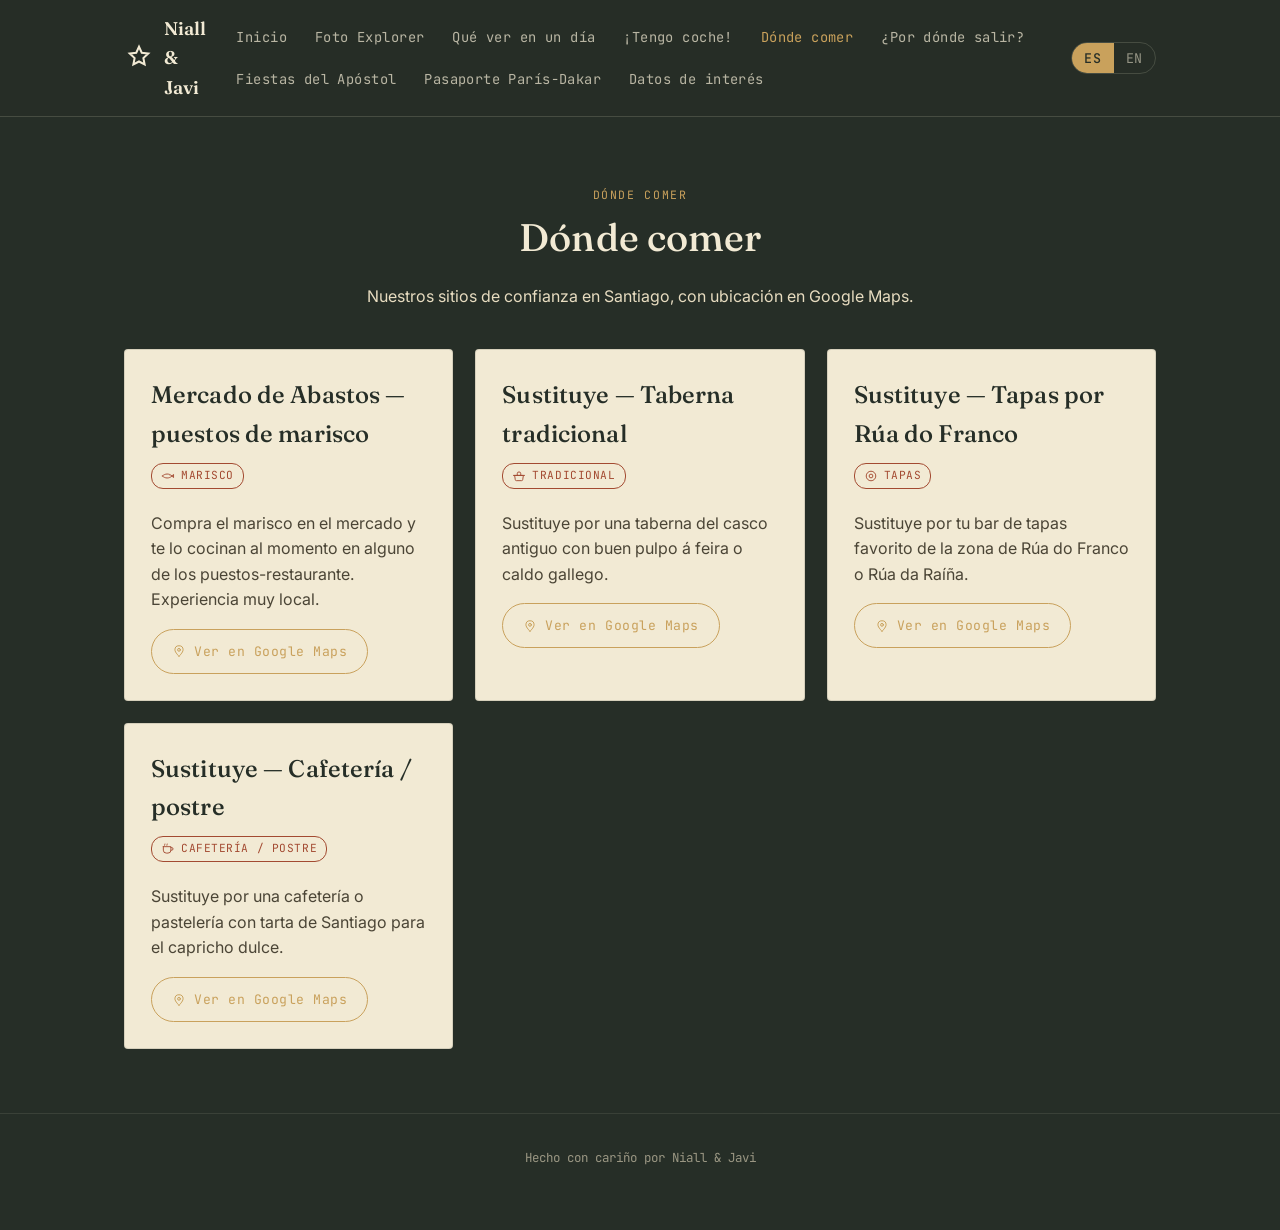
==== comer.html @ 30bd8a8a "Add files via upload" ====
<!DOCTYPE html>
<html lang="es">
<head>
<meta charset="UTF-8">
<meta name="viewport" content="width=device-width, initial-scale=1.0">
<title>Dónde comer — Niall & Javi</title>
<link rel="stylesheet" href="css/style.css">
</head>
<body>

<nav class="topnav">
  <div class="topnav-inner">
    <a href="index.html" class="brand">
      <span class="stamp-icon">
        <svg viewBox="0 0 24 24" stroke="currentColor" stroke-width="1.6" fill="none"><path d="M12 3l2.2 4.8 5.2.6-3.9 3.6 1 5.2L12 14.8 7.5 17.2l1-5.2L4.6 8.4l5.2-.6L12 3z"/></svg>
      </span>
      Niall & Javi
    </a>
    <button class="nav-toggle" id="nav-toggle" aria-label="Menu" aria-expanded="false">
      <svg class="icon-menu" viewBox="0 0 24 24" stroke="currentColor" stroke-width="1.8" fill="none" stroke-linecap="round"><line x1="3" y1="6" x2="21" y2="6"/><line x1="3" y1="12" x2="21" y2="12"/><line x1="3" y1="18" x2="21" y2="18"/></svg>
      <svg class="icon-close" viewBox="0 0 24 24" stroke="currentColor" stroke-width="1.8" fill="none" stroke-linecap="round"><line x1="6" y1="6" x2="18" y2="18"/><line x1="6" y1="18" x2="18" y2="6"/></svg>
    </button>
    <div class="nav-links" id="nav-links">
      <a href="index.html" data-i18n="nav_home">Inicio</a>
      <a href="foto-explorer.html" data-i18n="nav_photo">Foto Explorer</a>
      <a href="que-ver.html" data-i18n="nav_ver">Qué ver en un día</a>
      <a href="tengo-coche.html" data-i18n="nav_coche">¡Tengo coche!</a>
      <a href="comer.html" class="active" data-i18n="nav_comer">Dónde comer</a>
      <a href="salir.html" data-i18n="nav_salir">¿Por dónde salir?</a>
      <a href="fiestas.html" data-i18n="nav_fiestas">Fiestas del Apóstol</a>
      <a href="paris-dakar.html" data-i18n="nav_parisdakar">Pasaporte París-Dakar</a>
      <a href="datos-interes.html" data-i18n="nav_datos">Datos de interés</a>
    </div>
    <div class="lang-toggle">
      <button data-lang-btn="es">ES</button>
      <button data-lang-btn="en">EN</button>
    </div>
  </div>
</nav>

<section class="section">
  <div class="section-head">
    <span class="eyebrow" data-i18n="nav_comer">Dónde comer</span>
    <h2 data-i18n="page_comer_title">Dónde comer</h2>
    <p data-i18n="page_comer_sub">Nuestros sitios de confianza en Santiago, con ubicación en Google Maps.</p>
  </div>

  <div class="container">
    <div class="grid" id="comer-list"></div>
  </div>
</section>

<footer class="site-footer">
  <p data-i18n="footer_text">Hecho con cariño por Niall & Javi</p>
</footer>

<script src="js/i18n.js"></script>
<script src="js/data.js"></script>
<script src="js/icons.js"></script>
<script src="js/main.js"></script>
</body>
</html>
---- css/style.css ----
/* ==========================================================================
   Niall & Javi — Santiago de Compostela, 1 agosto 2026
   Design system: "Credencial del Peregrino" (pilgrim's passport)
   ========================================================================== */

@import url('https://fonts.googleapis.com/css2?family=Fraunces:ital,opsz,wght@0,9..144,400;0,9..144,500;0,9..144,600;1,9..144,500&family=Inter:wght@400;500;600&family=JetBrains+Mono:wght@400;500&display=swap');

:root {
  /* Color tokens */
  --stone-dark: #262e27;      /* granite/moss — primary background */
  --stone-mid: #37413a;       /* lifted panels on dark */
  --parchment: #f2ead4;       /* passport page cream */
  --parchment-dim: #e7dcc0;
  --gold: #c9a15c;            /* scallop gold — primary accent */
  --gold-bright: #dab876;
  --moss: #6f7f5e;            /* secondary accent */
  --rust: #a34a31;            /* wax-seal red — CTA / highlight only */
  --ink: #262e27;             /* dark text on light */
  --cream-text: #f2ead4;      /* light text on dark */
  --line: rgba(242, 234, 212, 0.16);
  --line-dark: rgba(38, 46, 39, 0.14);

  --font-display: 'Fraunces', serif;
  --font-body: 'Inter', sans-serif;
  --font-mono: 'JetBrains Mono', monospace;

  --radius: 4px;
  --max-width: 1080px;
}

* { box-sizing: border-box; -webkit-tap-highlight-color: transparent; }

button, a, .photo-tile, .filter-pill { touch-action: manipulation; }

html { scroll-behavior: smooth; }

@media (prefers-reduced-motion: reduce) {
  html { scroll-behavior: auto; }
  * { animation-duration: 0.01ms !important; transition-duration: 0.01ms !important; }
}

body {
  margin: 0;
  background: var(--stone-dark);
  color: var(--cream-text);
  font-family: var(--font-body);
  font-size: 16px;
  line-height: 1.6;
  -webkit-font-smoothing: antialiased;
}

/* Faint scallop-fan watermark, used sparingly */
.shell-mark {
  position: absolute;
  pointer-events: none;
  opacity: 0.06;
  z-index: 0;
}

a { color: inherit; }

img { max-width: 100%; display: block; }

h1, h2, h3, h4 {
  font-family: var(--font-display);
  font-weight: 500;
  margin: 0 0 0.4em;
  letter-spacing: 0.005em;
}

h1 { font-size: clamp(2.4rem, 5vw, 4.2rem); font-weight: 600; }
h2 { font-size: clamp(1.7rem, 3vw, 2.4rem); }
h3 { font-size: clamp(1.2rem, 2vw, 1.5rem); }

p { margin: 0 0 1em; }

.eyebrow {
  font-family: var(--font-mono);
  text-transform: uppercase;
  letter-spacing: 0.14em;
  font-size: 0.72rem;
  color: var(--gold);
}

.container {
  max-width: var(--max-width);
  margin: 0 auto;
  padding: 0 24px;
  position: relative;
  z-index: 1;
}

/* ---------- Top nav ---------- */
.topnav {
  position: sticky;
  top: 0;
  z-index: 50;
  background: rgba(38, 46, 39, 0.92);
  backdrop-filter: blur(6px);
  border-bottom: 1px solid var(--line);
}

.topnav-inner {
  max-width: var(--max-width);
  margin: 0 auto;
  padding: 14px 24px;
  display: flex;
  align-items: center;
  justify-content: space-between;
  gap: 16px;
}

.brand {
  font-family: var(--font-display);
  font-size: 1.15rem;
  font-weight: 600;
  text-decoration: none;
  color: var(--parchment);
  display: flex;
  align-items: center;
  gap: 10px;
}

.brand .stamp-icon { width: 30px; height: 30px; flex-shrink: 0; }

.nav-links {
  display: flex;
  gap: 4px;
  align-items: center;
  flex-wrap: wrap;
}

.nav-links a {
  text-decoration: none;
  font-size: 0.86rem;
  font-family: var(--font-mono);
  letter-spacing: 0.03em;
  color: var(--cream-text);
  opacity: 0.72;
  padding: 8px 12px;
  border-radius: var(--radius);
  transition: opacity 0.2s, background 0.2s;
  white-space: nowrap;
}

.nav-links a:hover { opacity: 1; background: rgba(242,234,212,0.06); }
.nav-links a.active { opacity: 1; color: var(--gold); }

.lang-toggle {
  display: flex;
  border: 1px solid var(--line);
  border-radius: 20px;
  overflow: hidden;
  font-family: var(--font-mono);
  font-size: 0.75rem;
  flex-shrink: 0;
}

/* Hamburger button — hidden on desktop, shown only on mobile */
.nav-toggle {
  display: none;
  background: transparent;
  border: none;
  color: var(--parchment);
  cursor: pointer;
  padding: 8px;
  order: 3;
}

.nav-toggle svg { width: 24px; height: 24px; display: block; }
.nav-toggle .icon-close { display: none; }
.nav-toggle.open .icon-menu { display: none; }
.nav-toggle.open .icon-close { display: block; }

.lang-toggle button {
  background: transparent;
  border: none;
  color: var(--cream-text);
  padding: 6px 12px;
  cursor: pointer;
  opacity: 0.55;
  font-family: var(--font-mono);
  letter-spacing: 0.05em;
  transition: all 0.2s;
}

.lang-toggle button.active {
  background: var(--gold);
  color: var(--stone-dark);
  opacity: 1;
  font-weight: 500;
}

/* ---------- Hero ---------- */
.hero {
  position: relative;
  padding: 90px 24px 70px;
  text-align: center;
  overflow: hidden;
  border-bottom: 1px solid var(--line);
}

.hero .eyebrow { display: block; margin-bottom: 18px; }

.hero h1 { margin-bottom: 10px; }

.hero .names-sep {
  color: var(--gold);
  font-style: italic;
  font-family: var(--font-display);
  padding: 0 0.25em;
}

.hero-sub {
  font-family: var(--font-mono);
  font-size: 0.95rem;
  color: var(--parchment-dim);
  letter-spacing: 0.03em;
  max-width: 480px;
  margin: 0 auto;
}

/* ---------- Stamp badge (signature element) ---------- */
.stamp {
  --stamp-color: var(--gold);
  display: inline-flex;
  align-items: center;
  justify-content: center;
  width: 84px;
  height: 84px;
  border-radius: 50%;
  border: 2px solid var(--stamp-color);
  position: relative;
  transform: rotate(-6deg);
  flex-shrink: 0;
}

.stamp::before {
  content: '';
  position: absolute;
  inset: 6px;
  border: 1px dashed var(--stamp-color);
  border-radius: 50%;
  opacity: 0.6;
}

.stamp svg { width: 34px; height: 34px; stroke: var(--stamp-color); fill: none; }

.stamp.stamp-locked {
  --stamp-color: rgba(242, 234, 212, 0.28);
  filter: grayscale(1);
}

.stamp.stamp-earned {
  --stamp-color: var(--gold-bright);
  animation: stamp-in 0.4s ease-out;
}

@keyframes stamp-in {
  from { transform: rotate(-6deg) scale(0.6); opacity: 0; }
  to { transform: rotate(-6deg) scale(1); opacity: 1; }
}

/* ---------- Section wrapper ---------- */
.section {
  padding: 64px 24px;
}

.section-head {
  max-width: 640px;
  margin: 0 auto 40px;
  text-align: center;
}

.section-head p { color: var(--parchment-dim); }

/* ---------- Cards on parchment ---------- */
.card {
  background: var(--parchment);
  color: var(--ink);
  border-radius: var(--radius);
  padding: 26px;
  border: 1px solid var(--line-dark);
  position: relative;
}

.card h3 { color: var(--ink); }
.card p { color: #4b4536; }

.grid {
  display: grid;
  gap: 22px;
  grid-template-columns: repeat(auto-fit, minmax(260px, 1fr));
}

/* ---------- Buttons ---------- */
.btn {
  display: inline-flex;
  align-items: center;
  gap: 8px;
  font-family: var(--font-mono);
  font-size: 0.82rem;
  letter-spacing: 0.04em;
  text-decoration: none;
  padding: 11px 20px;
  border-radius: 30px;
  border: 1px solid var(--gold);
  color: var(--gold);
  background: transparent;
  cursor: pointer;
  transition: all 0.2s;
}

.btn:hover { background: var(--gold); color: var(--stone-dark); }

.btn-solid {
  background: var(--rust);
  border-color: var(--rust);
  color: var(--parchment);
}

.btn-solid:hover { background: #8c3d28; border-color: #8c3d28; color: var(--parchment); }

.btn:disabled { opacity: 0.4; cursor: not-allowed; }
.btn:disabled:hover { background: transparent; color: var(--gold); }

/* ---------- Homepage nav cards ---------- */
.section-nav-grid {
  display: grid;
  gap: 20px;
  grid-template-columns: repeat(auto-fit, minmax(240px, 1fr));
  max-width: var(--max-width);
  margin: 0 auto;
  padding: 0 24px 90px;
}

.section-nav-card {
  text-decoration: none;
  background: var(--stone-mid);
  border: 1px solid var(--line);
  border-radius: var(--radius);
  padding: 28px 24px;
  display: flex;
  flex-direction: column;
  gap: 14px;
  transition: transform 0.25s, border-color 0.25s;
}

.section-nav-card:hover { transform: translateY(-4px); border-color: var(--gold); }

.section-nav-card .stamp { width: 56px; height: 56px; }
.section-nav-card .stamp svg { width: 24px; height: 24px; }

.section-nav-card h3 { color: var(--parchment); margin-bottom: 4px; }
.section-nav-card p { color: var(--parchment-dim); font-size: 0.92rem; margin: 0; }

/* ---------- Footer ---------- */
.site-footer {
  border-top: 1px solid var(--line);
  padding: 34px 24px 50px;
  text-align: center;
  font-family: var(--font-mono);
  font-size: 0.78rem;
  color: var(--parchment-dim);
  opacity: 0.6;
}

/* ---------- Utility ---------- */
.tag {
  display: inline-block;
  font-family: var(--font-mono);
  font-size: 0.7rem;
  letter-spacing: 0.05em;
  text-transform: uppercase;
  padding: 3px 9px;
  border-radius: 12px;
  border: 1px solid currentColor;
  margin: 0 6px 6px 0;
}

.tag svg, .btn svg, .pill-icon svg {
  width: 14px;
  height: 14px;
  vertical-align: -2px;
  flex-shrink: 0;
}

.icon-tag {
  display: inline-flex;
  align-items: center;
  gap: 6px;
}

.filter-pill {
  display: inline-flex;
  align-items: center;
  gap: 7px;
}

.pill-icon {
  display: inline-flex;
  width: 14px;
  height: 14px;
}

/* ---------- Paris-Dakar route ---------- */
.pd-route {
  display: flex;
  flex-direction: column;
  gap: 4px;
  max-width: 480px;
  margin: 0 auto;
  position: relative;
}

.pd-route::before {
  content: '';
  position: absolute;
  left: 41px;
  top: 12px;
  bottom: 12px;
  width: 1px;
  background: var(--line);
  z-index: 0;
}

.pd-stop {
  display: flex;
  align-items: center;
  gap: 18px;
  background: transparent;
  border: none;
  color: inherit;
  font-family: var(--font-body);
  text-align: left;
  cursor: pointer;
  padding: 10px 4px;
  border-radius: var(--radius);
  position: relative;
  z-index: 1;
  transition: background 0.2s;
}

.pd-stop:hover { background: rgba(242,234,212,0.05); }

.pd-stop .stamp { width: 60px; height: 60px; flex-shrink: 0; }
.pd-stop .stamp svg { width: 24px; height: 24px; }

.pd-stop-info { display: flex; flex-direction: column; gap: 2px; }
.pd-stop-name { font-family: var(--font-display); font-size: 1.05rem; }

#pd-complete-banner {
  display: none;
  text-align: center;
  max-width: 480px;
  margin: 32px auto 0;
}

.divider {
  width: 60px;
  height: 1px;
  background: var(--gold);
  margin: 24px auto;
  opacity: 0.5;
}

/* i18n visibility handled via JS toggling [data-lang] on <html> and CSS attr selectors */
[data-i18n-lang="en"] { display: none; }
html[lang="en"] [data-i18n-lang="en"] { display: initial; }
html[lang="en"] [data-i18n-lang="es"] { display: none; }
html[lang="es"] [data-i18n-lang="es"] { display: initial; }
html[lang="es"] [data-i18n-lang="en"] { display: none; }

/* ---------- Photo Explorer grid ---------- */
.photo-tile {
  background: var(--stone-mid);
  border: 1px solid var(--line);
  border-radius: var(--radius);
  padding: 22px 16px;
  display: flex;
  flex-direction: column;
  align-items: center;
  gap: 10px;
  cursor: pointer;
  color: inherit;
  font-family: var(--font-body);
  transition: border-color 0.2s, transform 0.2s;
  text-align: center;
}

.photo-tile:hover { border-color: var(--gold); transform: translateY(-3px); }

.photo-tile-title { font-family: var(--font-display); font-size: 1rem; }
.photo-tile-hint { font-family: var(--font-mono); font-size: 0.7rem; color: var(--parchment-dim); opacity: 0.7; text-transform: uppercase; letter-spacing: 0.05em; }

.photo-tile-thumb-wrap {
  position: relative;
  width: 100%;
  display: block;
  margin-bottom: 8px;
}

.stamp-mini {
  width: 34px;
  height: 34px;
  position: absolute;
  top: -8px;
  right: -8px;
  background: var(--stone-mid);
}

.stamp-mini svg { width: 15px; height: 15px; }

.progress-bar-row {
  display: flex;
  align-items: center;
  justify-content: center;
  gap: 10px;
  font-family: var(--font-mono);
  font-size: 0.85rem;
  color: var(--gold);
  margin-bottom: 36px;
}

/* ---------- Modal ---------- */
.modal-overlay {
  position: fixed;
  inset: 0;
  background: rgba(20, 24, 20, 0.82);
  display: none;
  align-items: flex-start;
  justify-content: center;
  padding: 40px 20px;
  overflow-y: auto;
  z-index: 100;
}

.modal-overlay.open { display: flex; }

.modal-box {
  background: var(--stone-dark);
  border: 1px solid var(--line);
  border-radius: 6px;
  max-width: 520px;
  width: 100%;
  padding: 32px;
  position: relative;
  margin: auto;
}

.modal-close {
  position: absolute;
  top: 16px;
  right: 16px;
  background: transparent;
  border: none;
  color: var(--parchment-dim);
  font-size: 1.4rem;
  cursor: pointer;
  line-height: 1;
  padding: 6px;
}

.clue-block { margin-bottom: 14px; }
.clue-block summary { list-style: none; }
.clue-block summary::-webkit-details-marker { display: none; }
.clue-block[open] summary { margin-bottom: 4px; }

/* ---------- Filter pills (Salir) ---------- */
.filter-row {
  display: flex;
  flex-wrap: wrap;
  gap: 10px;
  justify-content: center;
  margin-bottom: 16px;
}

.filter-pill {
  font-family: var(--font-mono);
  font-size: 0.78rem;
  letter-spacing: 0.03em;
  padding: 8px 16px;
  border-radius: 20px;
  border: 1px solid var(--line);
  background: transparent;
  color: var(--parchment-dim);
  cursor: pointer;
  transition: all 0.2s;
}

.filter-pill:hover { border-color: var(--gold); color: var(--parchment); }

.filter-pill.active {
  background: var(--gold);
  border-color: var(--gold);
  color: var(--stone-dark);
}

.filter-group-label {
  text-align: center;
  font-family: var(--font-mono);
  font-size: 0.72rem;
  text-transform: uppercase;
  letter-spacing: 0.1em;
  color: var(--parchment-dim);
  opacity: 0.6;
  margin: 22px 0 10px;
}

@media (max-width: 640px) {
  .topnav-inner { flex-wrap: wrap; padding: 12px 16px; }

  .nav-toggle { display: block; }

  .nav-links {
    display: none;
    order: 4;
    width: 100%;
    flex-direction: column;
    align-items: stretch;
    background: var(--stone-dark);
    border-top: 1px solid var(--line);
    margin-top: 12px;
    padding-top: 6px;
    max-height: 65vh;
    overflow-y: auto;
    -webkit-overflow-scrolling: touch;
  }

  .nav-links.mobile-open { display: flex; }

  .nav-links a {
    padding: 15px 8px;
    border-bottom: 1px solid var(--line);
    font-size: 0.92rem;
    opacity: 0.85;
  }

  .nav-links a:last-child { border-bottom: none; }
  .nav-links a:hover { background: rgba(242,234,212,0.05); }
  .nav-links a.active { opacity: 1; }

  .hero { padding: 56px 18px 44px; }
  .section { padding: 48px 18px; }
  .container { padding: 0 18px; }

  /* Bigger touch targets (~44px min height) on phones */
  .lang-toggle button { padding: 10px 14px; }
  .btn { padding: 13px 20px; }
  .filter-pill { padding: 11px 16px; }
  .filter-row { gap: 8px; }

  .modal-overlay { padding: 0; align-items: stretch; }
  .modal-box {
    max-width: none;
    width: 100%;
    min-height: 100%;
    border-radius: 0;
    padding: 24px 18px 40px;
  }
  .modal-close { top: 14px; right: 14px; padding: 10px; font-size: 1.6rem; }

  .photo-tile { padding: 18px 12px; }
  .section-nav-grid { padding: 0 18px 70px; }
}

@media (max-width: 380px) {
  .photo-tile { padding: 14px 8px; }
  #photo-grid { grid-template-columns: repeat(2, 1fr) !important; }
}
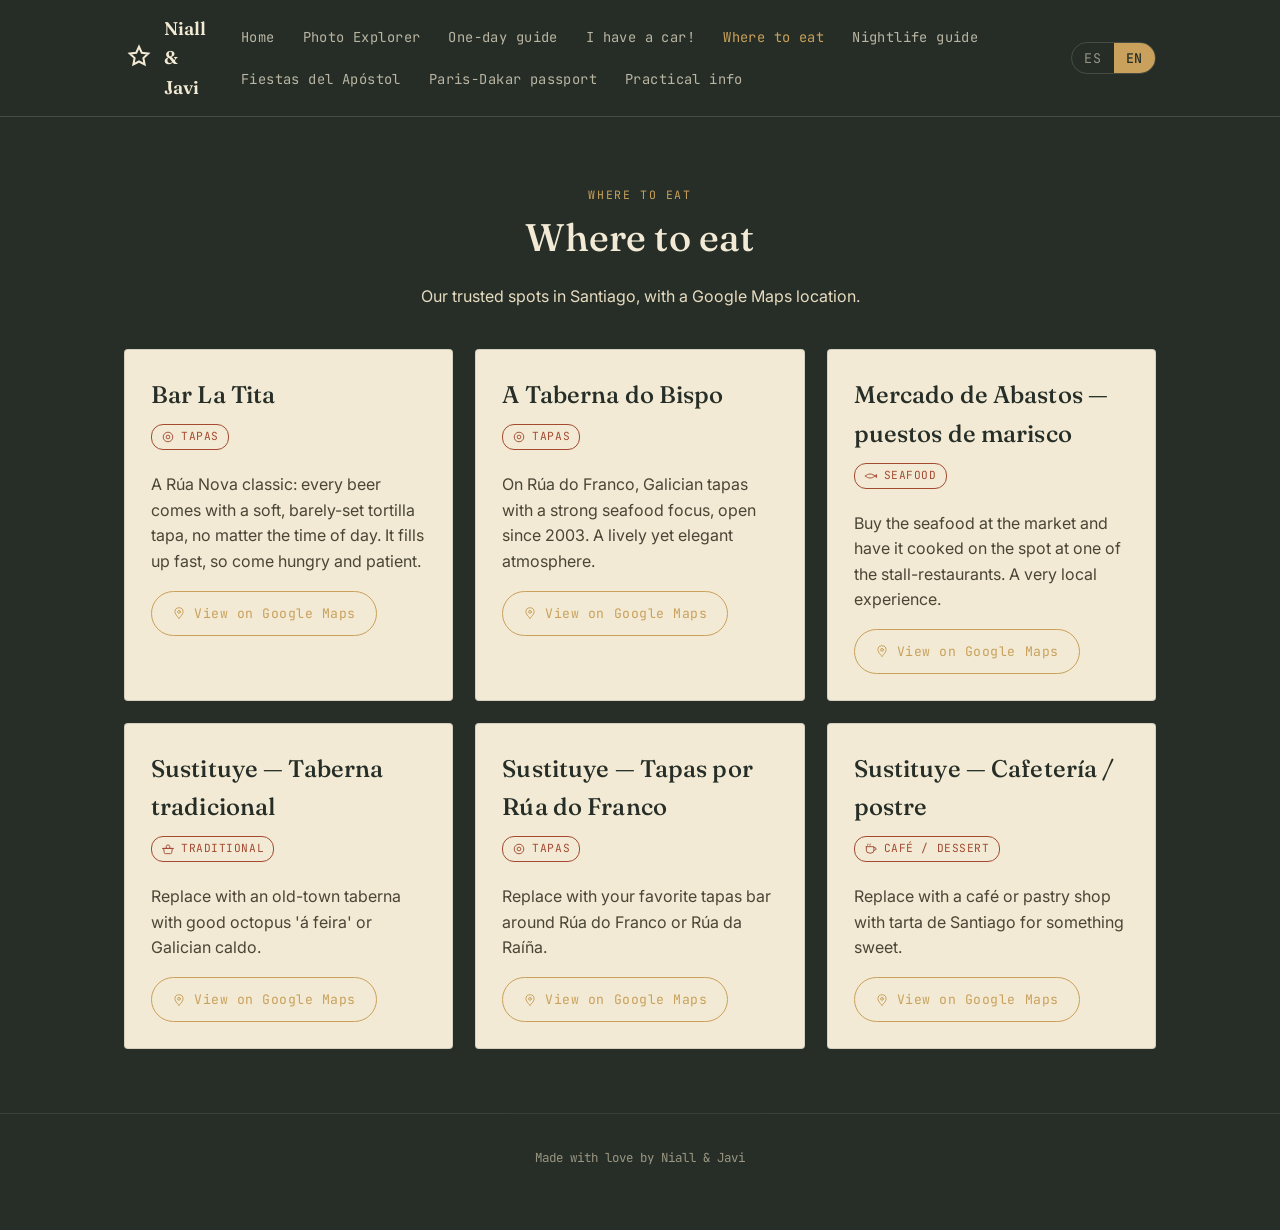
==== commit ba687e52: "Add files via upload" ====
--- a/comer.html
+++ b/comer.html
@@ -4,6 +4,18 @@
 <meta charset="UTF-8">
 <meta name="viewport" content="width=device-width, initial-scale=1.0">
 <title>Dónde comer — Niall & Javi</title>
+<link rel="icon" type="image/x-icon" href="images/favicon/favicon.ico">
+<link rel="icon" type="image/png" sizes="32x32" href="images/favicon/favicon-32.png">
+<link rel="icon" type="image/png" sizes="192x192" href="images/favicon/favicon-192.png">
+<link rel="apple-touch-icon" sizes="180x180" href="images/favicon/apple-touch-icon.png">
+
+<meta property="og:type" content="website">
+<meta property="og:title" content="Niall & Javi — 1 de agosto de 2026, Santiago de Compostela">
+<meta property="og:description" content="Todo lo que necesitáis para la boda: guías, un juego de pistas por la ciudad, dónde salir y mucho más.">
+<meta property="og:image" content="https://nialljavi.com/images/social-preview.png">
+<meta property="og:url" content="https://nialljavi.com/">
+<meta name="twitter:card" content="summary_large_image">
+<meta name="twitter:image" content="https://nialljavi.com/images/social-preview.png">
 <link rel="stylesheet" href="css/style.css">
 </head>
 <body>
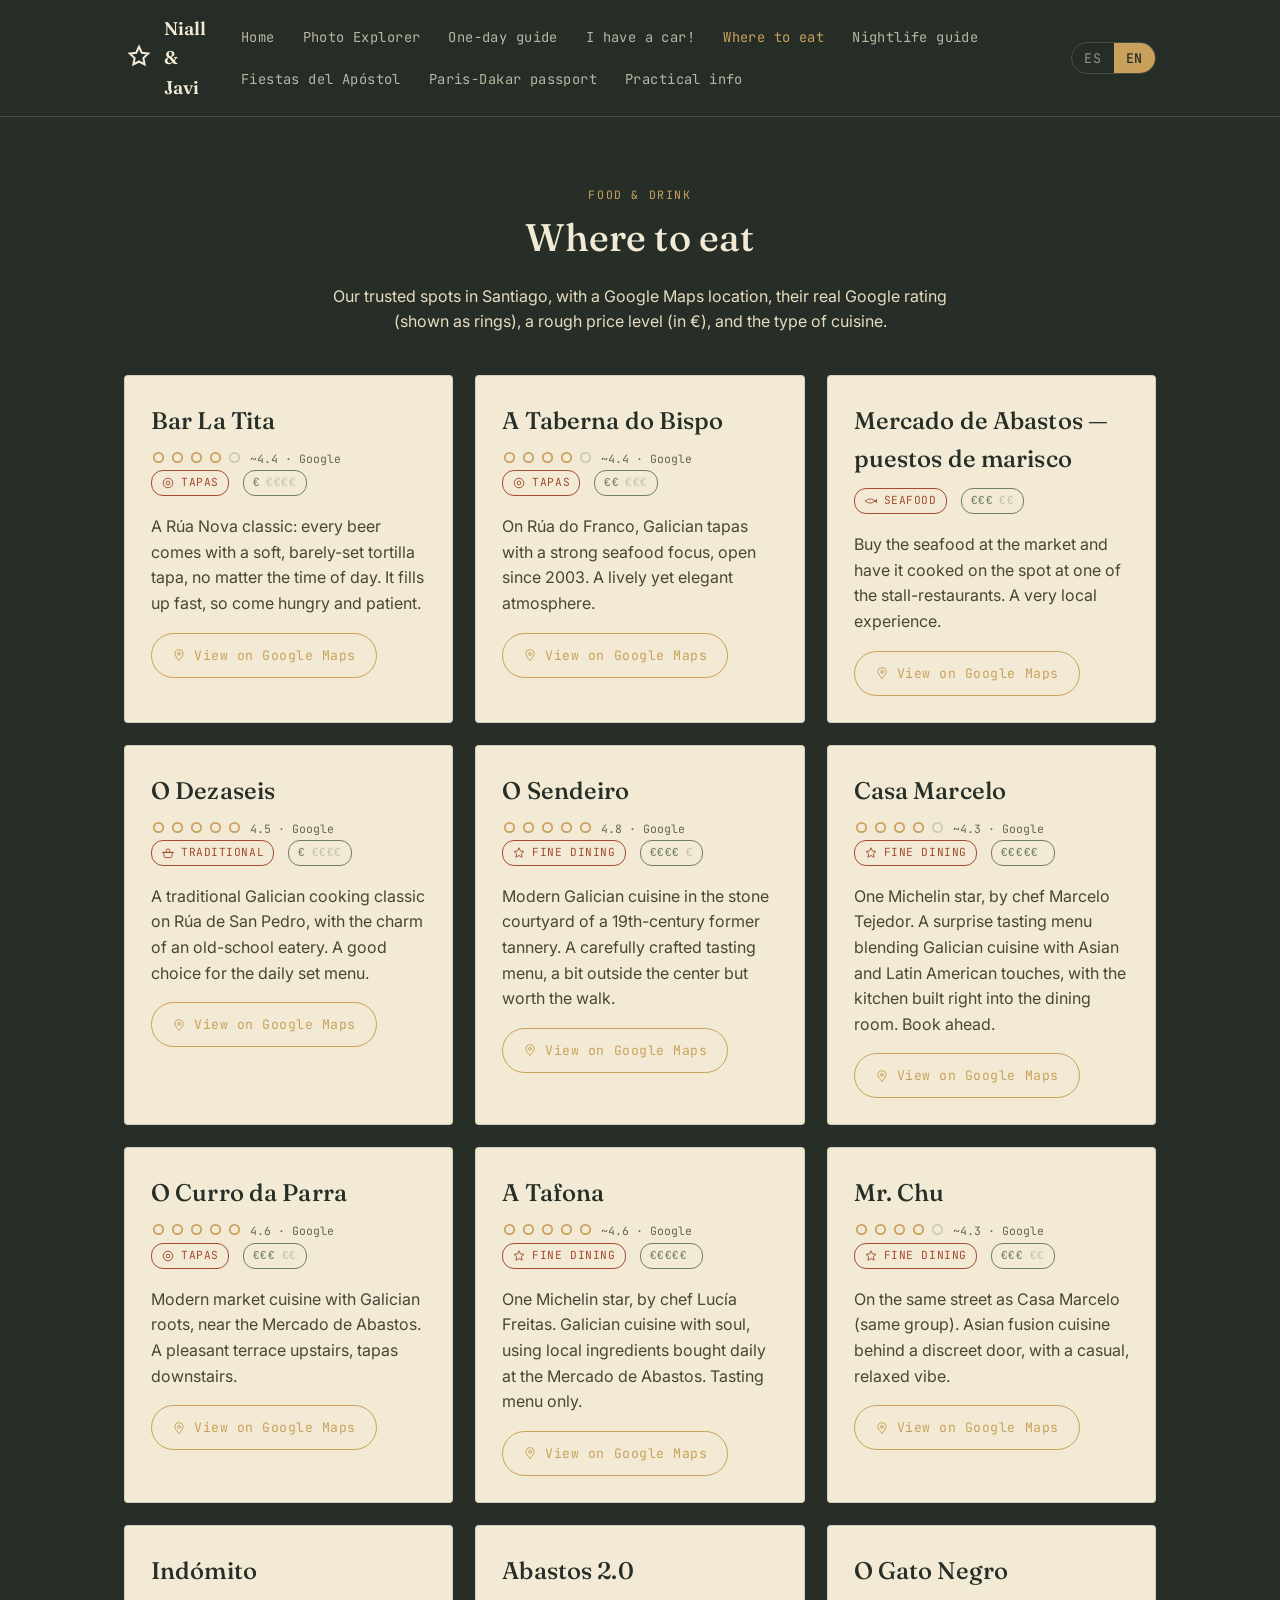
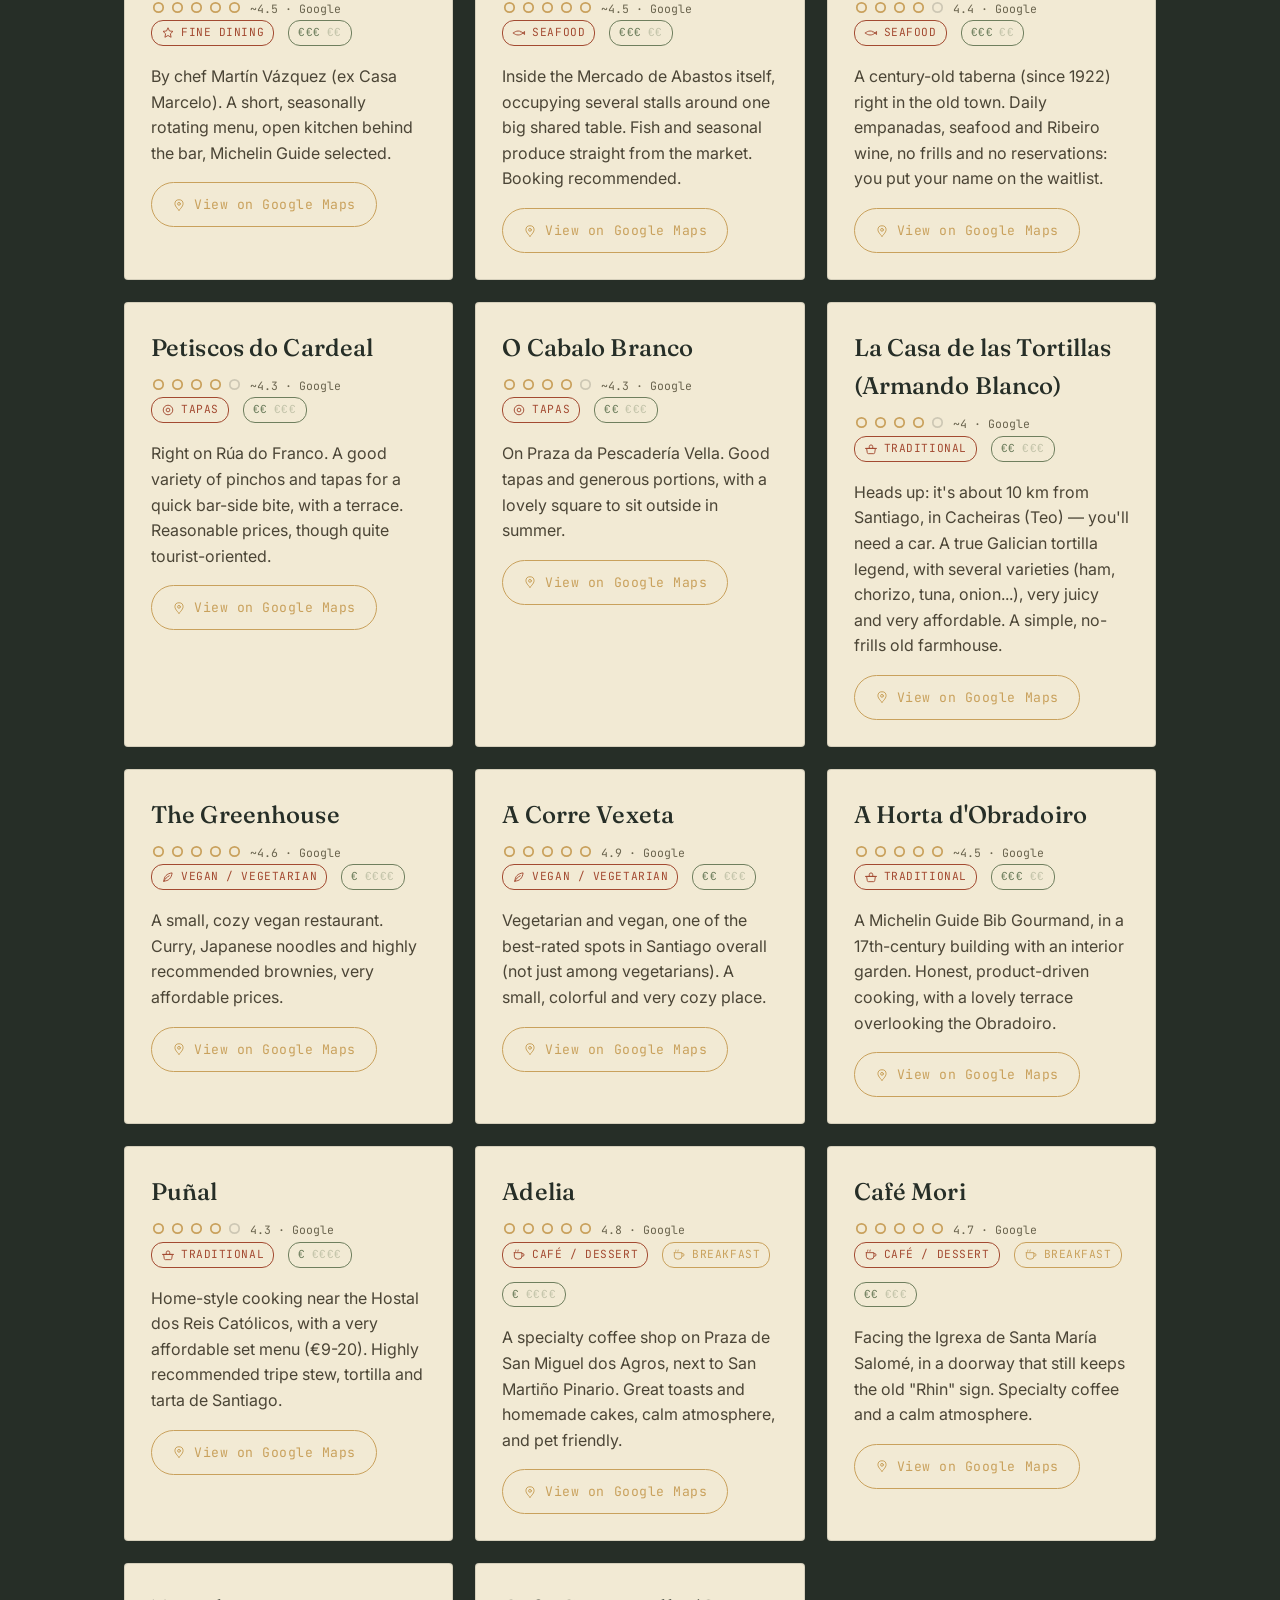
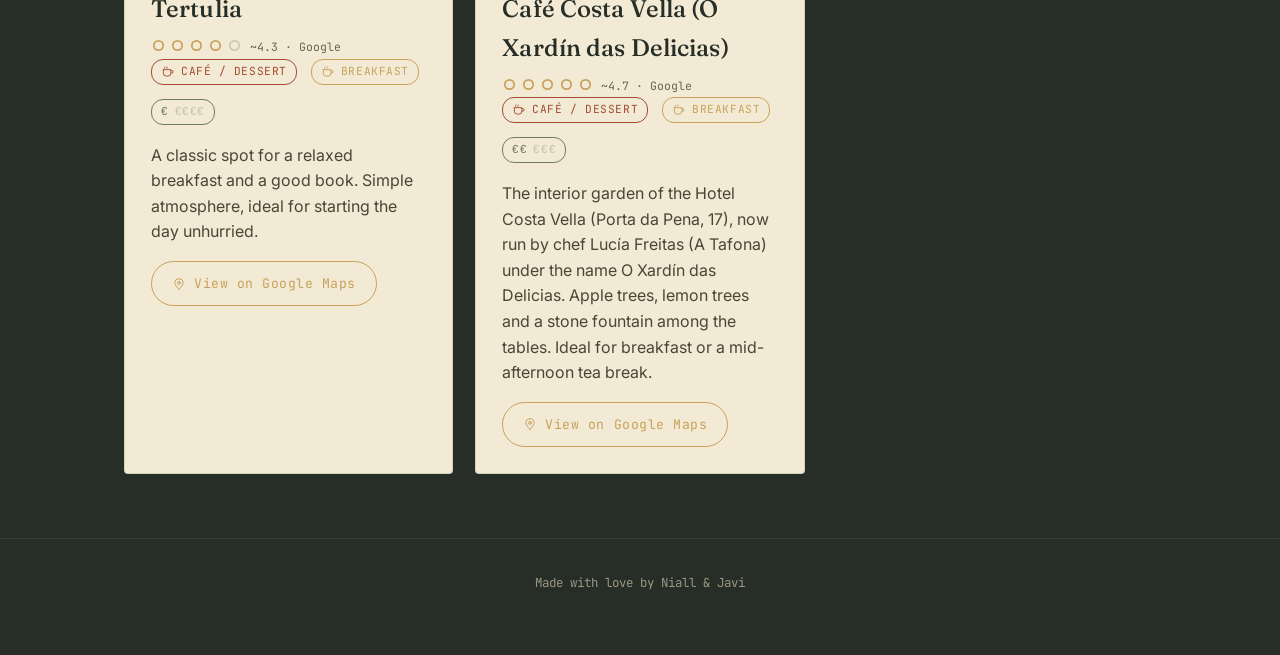
==== commit ec214c17: "Add files via upload" ====
--- a/comer.html
+++ b/comer.html
@@ -52,7 +52,7 @@
 
 <section class="section">
   <div class="section-head">
-    <span class="eyebrow" data-i18n="nav_comer">Dónde comer</span>
+    <span class="eyebrow" data-i18n="eyebrow_comer">Dónde comer</span>
     <h2 data-i18n="page_comer_title">Dónde comer</h2>
     <p data-i18n="page_comer_sub">Nuestros sitios de confianza en Santiago, con ubicación en Google Maps.</p>
   </div>
--- a/css/style.css
+++ b/css/style.css
@@ -456,6 +456,21 @@
   margin: 32px auto 0;
 }
 
+.rings-rating {
+  display: flex;
+  gap: 4px;
+  margin: 6px 0 12px;
+}
+
+.ring-icon {
+  display: inline-flex;
+  color: rgba(38, 46, 39, 0.18);
+}
+
+.ring-icon svg { width: 15px; height: 15px; }
+
+.ring-icon.filled { color: var(--gold); }
+
 .divider {
   width: 60px;
   height: 1px;
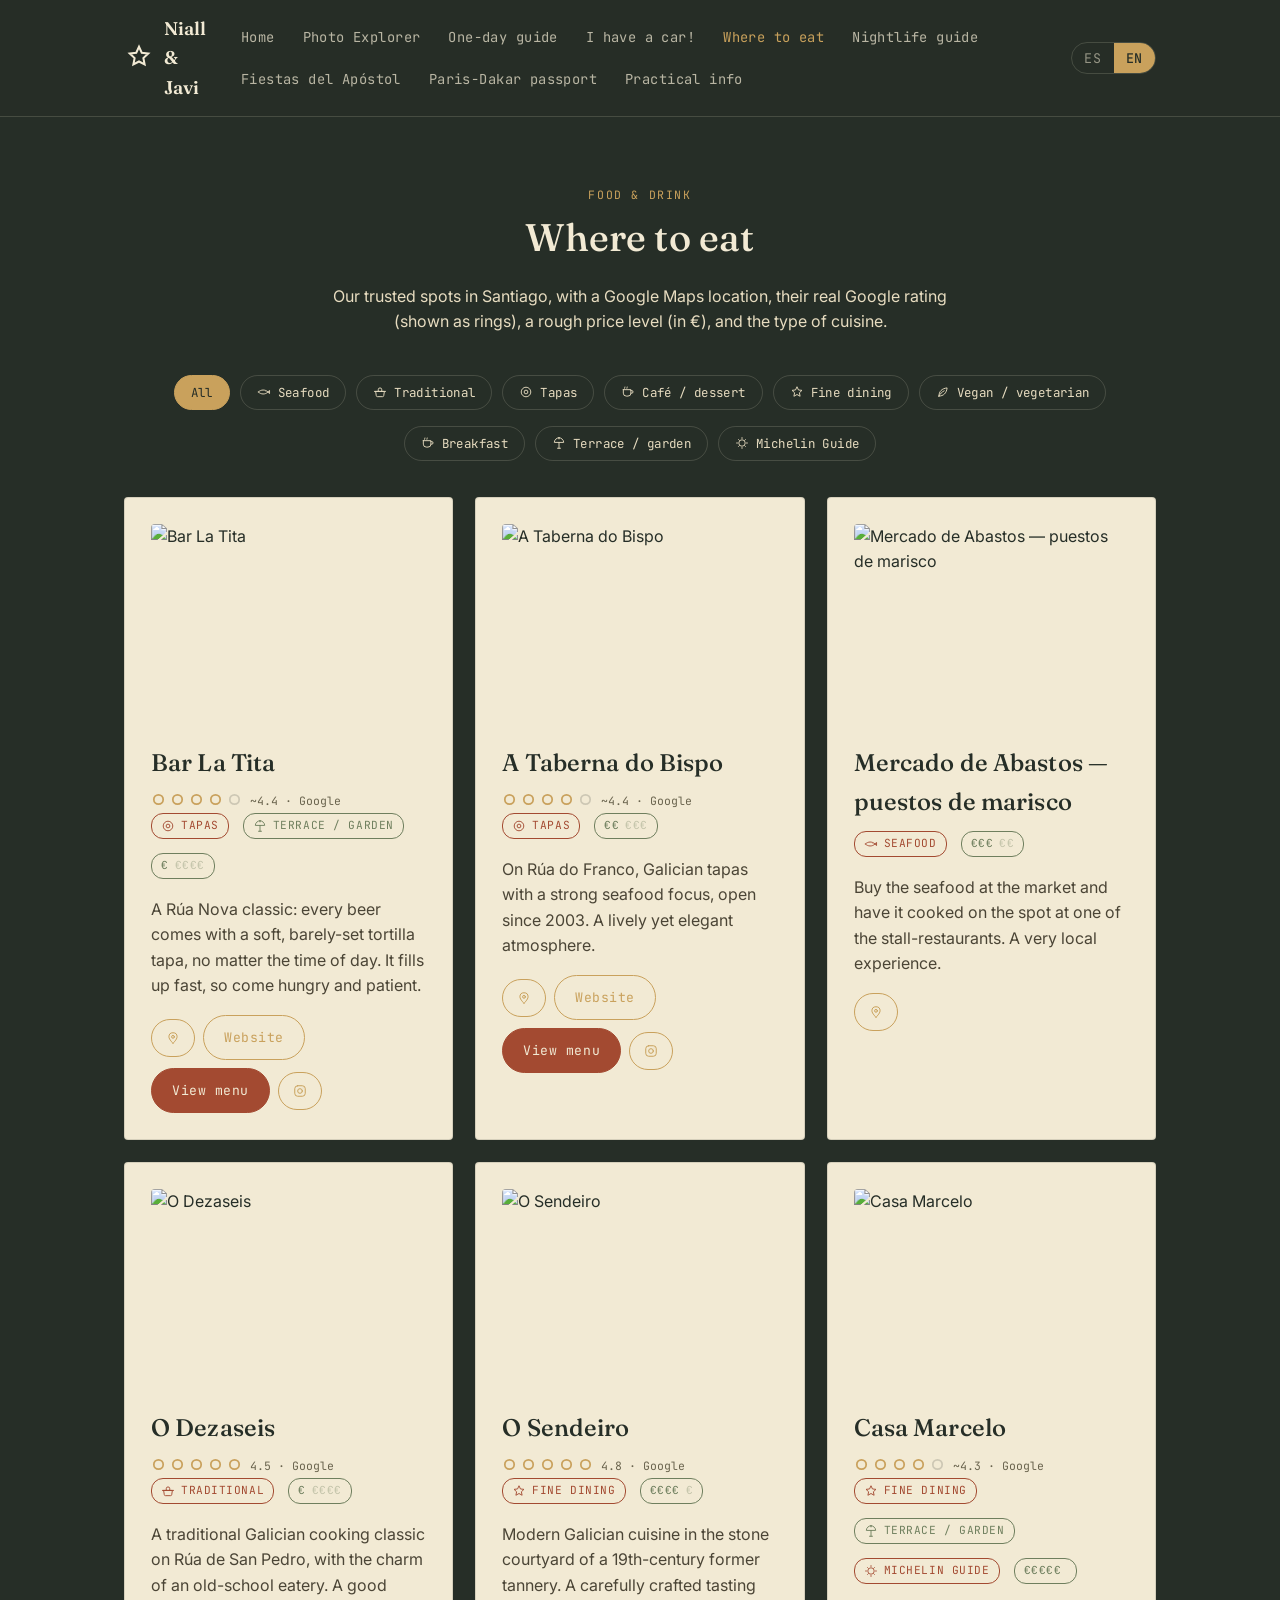
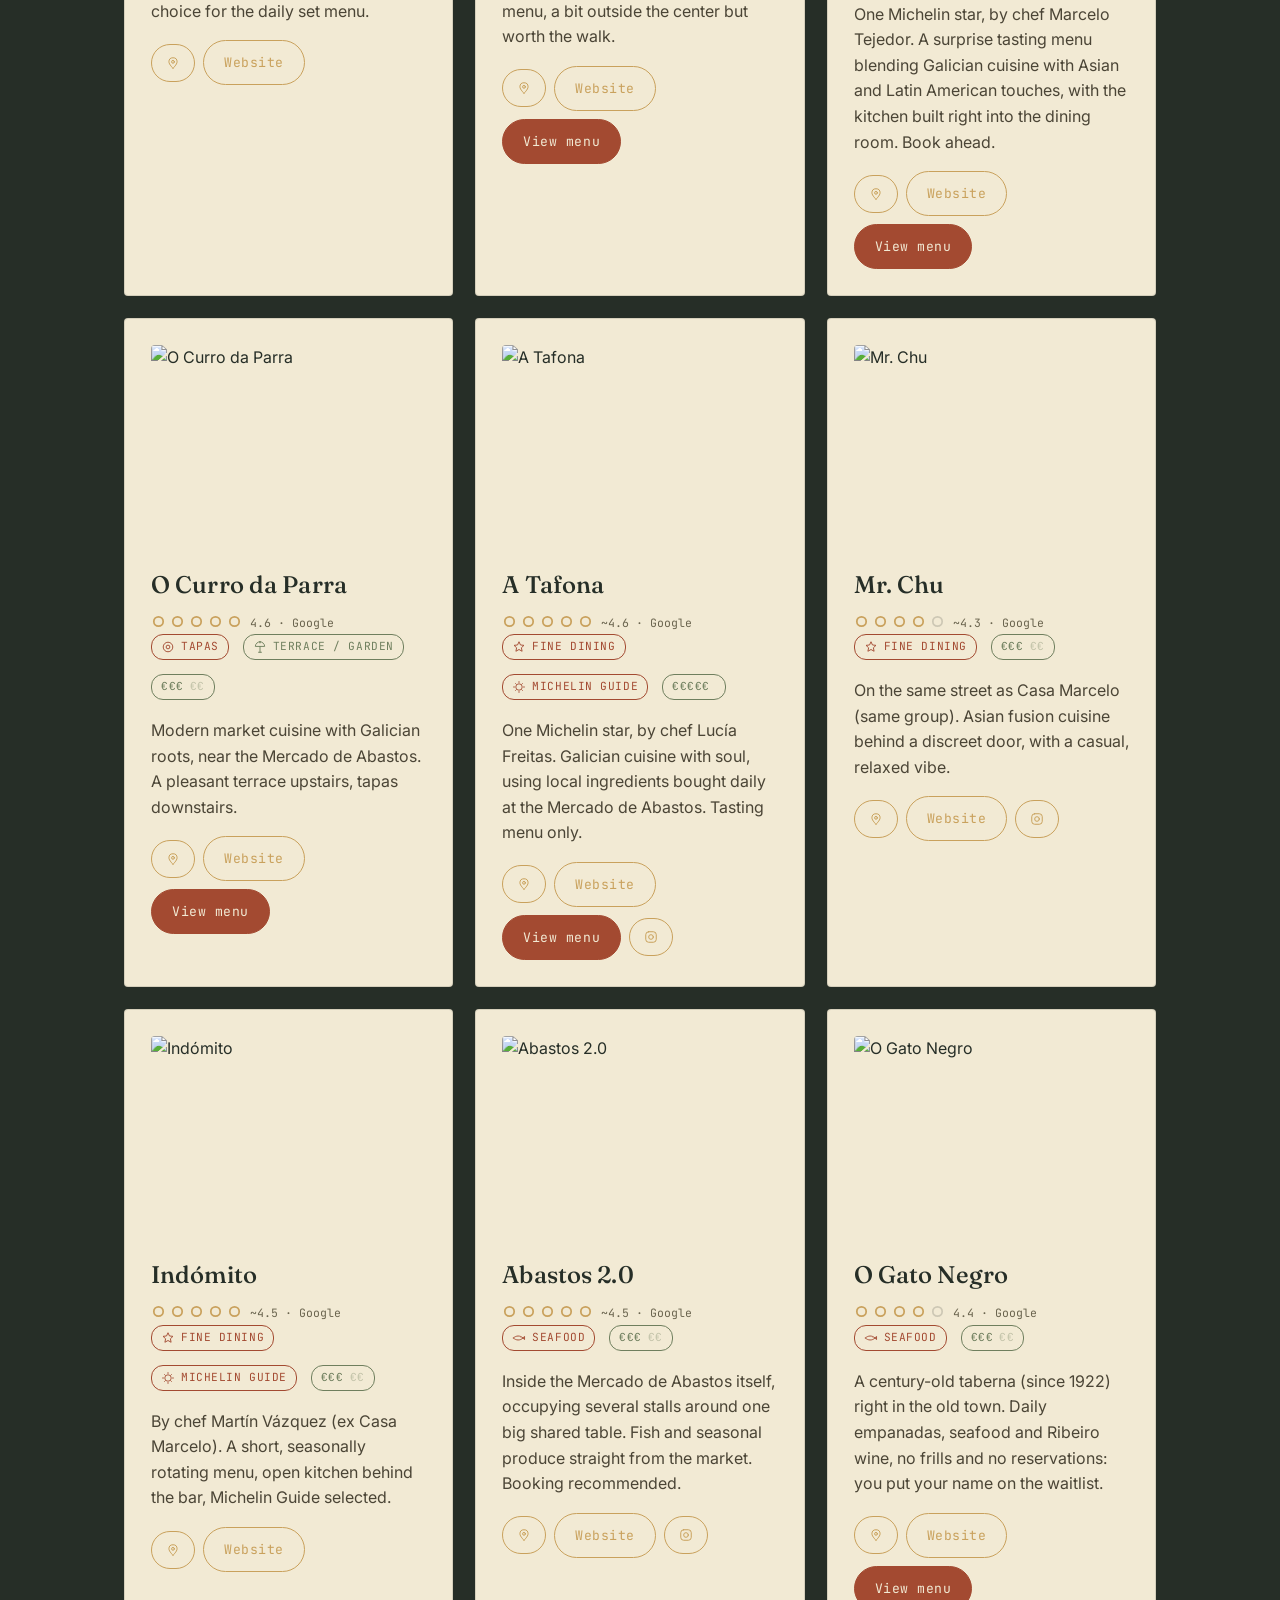
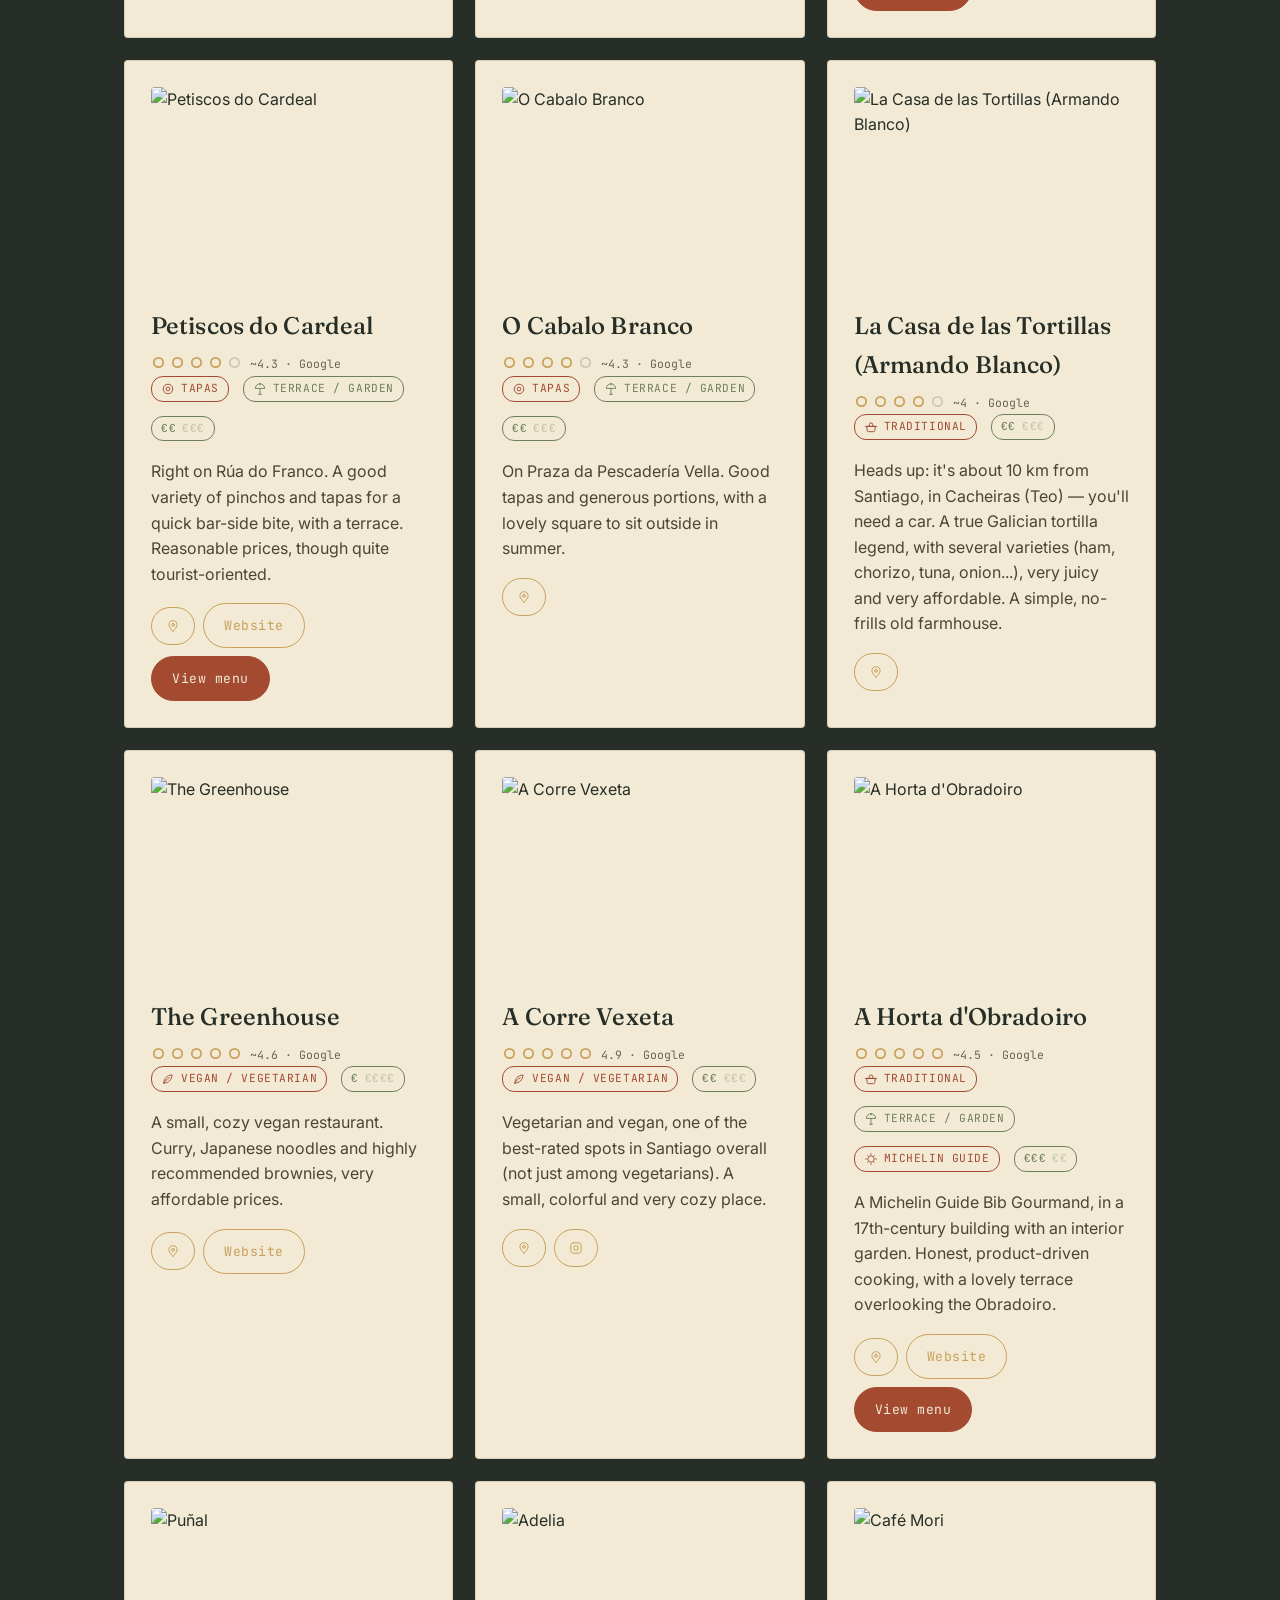
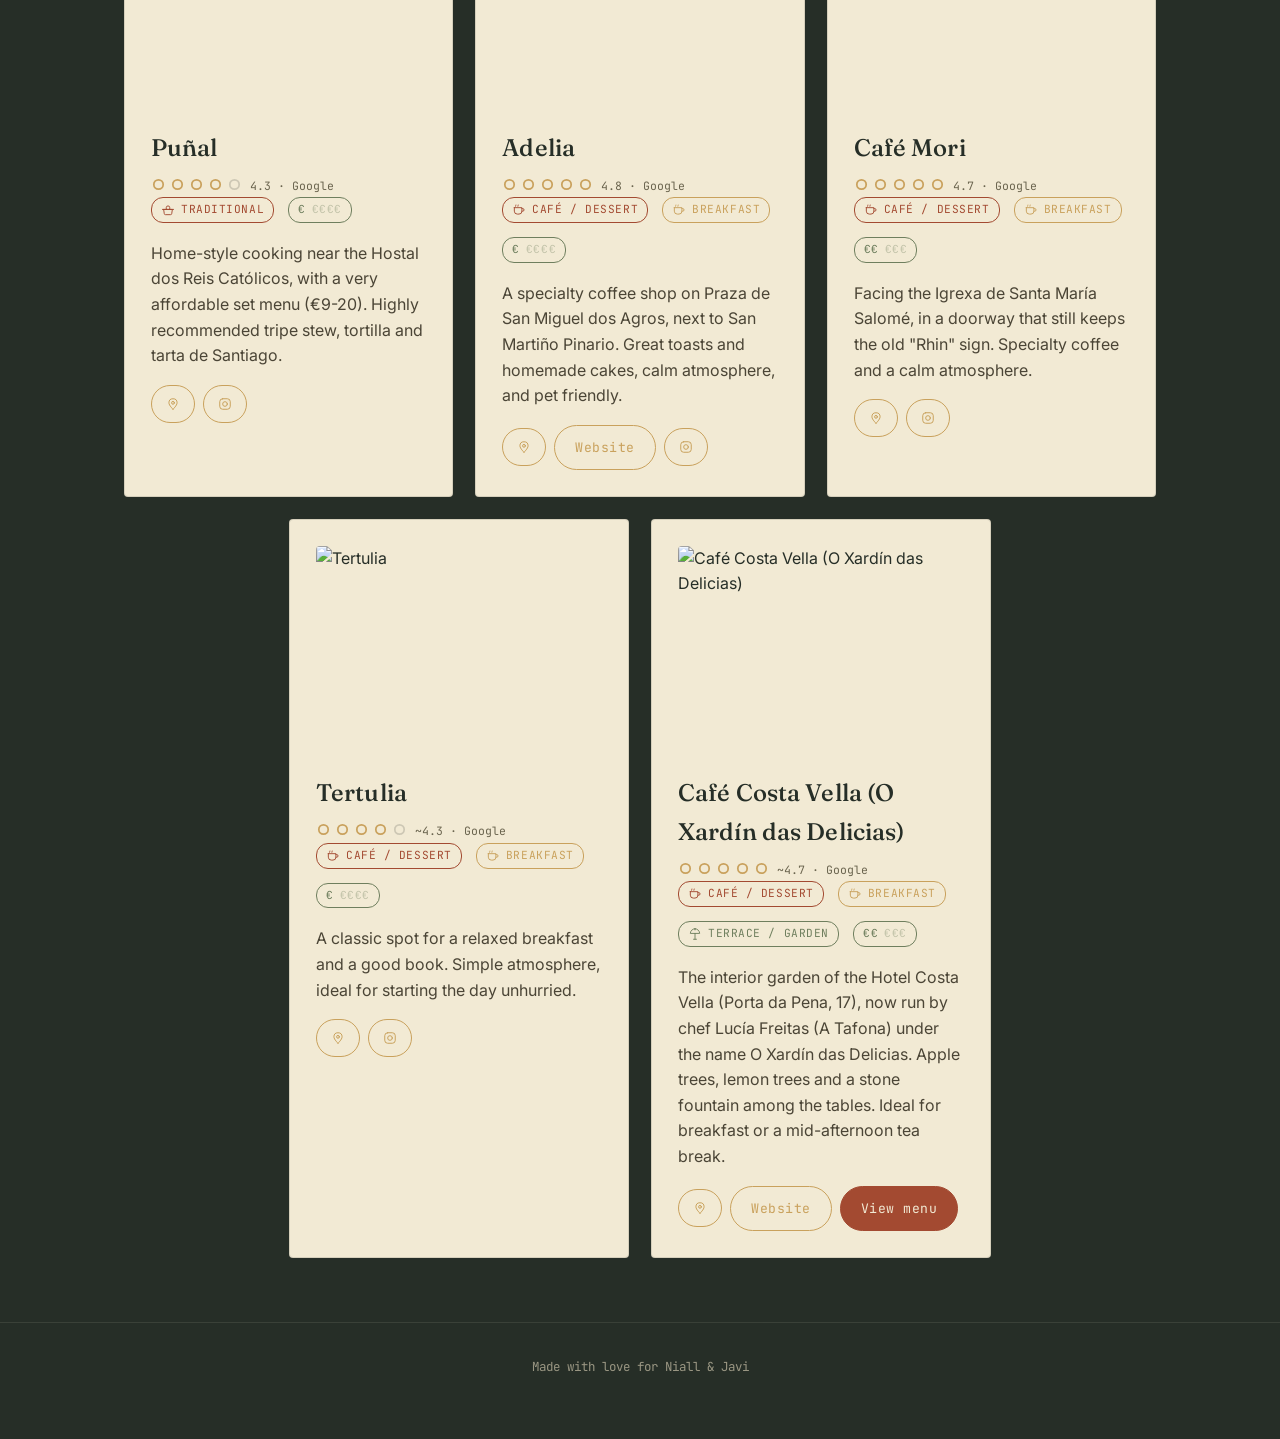
==== commit b8784e3b: "Add files via upload" ====
--- a/comer.html
+++ b/comer.html
@@ -58,7 +58,23 @@
   </div>
 
   <div class="container">
-    <div class="grid" id="comer-list"></div>
+    <div class="filter-row">
+      <button class="filter-pill active" data-cat-filter="all" data-i18n="comer_filter_all">Todos</button>
+      <button class="filter-pill" data-cat-filter="marisco"><span class="pill-icon" data-icon="fish"></span><span data-i18n="comer_cat_marisco">Marisco</span></button>
+      <button class="filter-pill" data-cat-filter="tradicional"><span class="pill-icon" data-icon="pot"></span><span data-i18n="comer_cat_tradicional">Tradicional</span></button>
+      <button class="filter-pill" data-cat-filter="tapas"><span class="pill-icon" data-icon="plate"></span><span data-i18n="comer_cat_tapas">Tapas</span></button>
+      <button class="filter-pill" data-cat-filter="cafeteria"><span class="pill-icon" data-icon="cup"></span><span data-i18n="comer_cat_cafeteria">Cafetería / postre</span></button>
+      <button class="filter-pill" data-cat-filter="altacocina"><span class="pill-icon" data-icon="star"></span><span data-i18n="comer_cat_altacocina">Alta cocina</span></button>
+      <button class="filter-pill" data-cat-filter="vegano"><span class="pill-icon" data-icon="leaf"></span><span data-i18n="comer_cat_vegano">Vegano / vegetariano</span></button>
+    </div>
+
+    <div class="filter-row">
+      <button class="filter-pill" id="filter-breakfast"><span class="pill-icon" data-icon="cup"></span><span data-i18n="comer_filter_breakfast">Desayunos</span></button>
+      <button class="filter-pill" id="filter-terrace"><span class="pill-icon" data-icon="terrace"></span><span data-i18n="comer_filter_terrace">Terraza / jardín</span></button>
+      <button class="filter-pill" id="filter-michelin"><span class="pill-icon" data-icon="michelin"></span><span data-i18n="comer_filter_michelin">Guía Michelin</span></button>
+    </div>
+
+    <div class="grid" id="comer-list" style="margin-top:36px;"></div>
   </div>
 </section>
 
--- a/css/style.css
+++ b/css/style.css
@@ -288,9 +288,20 @@
 .card p { color: #4b4536; }
 
 .grid {
-  display: grid;
+  display: flex;
+  flex-wrap: wrap;
+  justify-content: center;
   gap: 22px;
-  grid-template-columns: repeat(auto-fit, minmax(260px, 1fr));
+}
+
+.grid > .card {
+  flex: 1 1 280px;
+  max-width: 340px;
+}
+
+.grid > .photo-tile {
+  flex: 1 1 140px;
+  max-width: 170px;
 }
 
 /* ---------- Buttons ---------- */
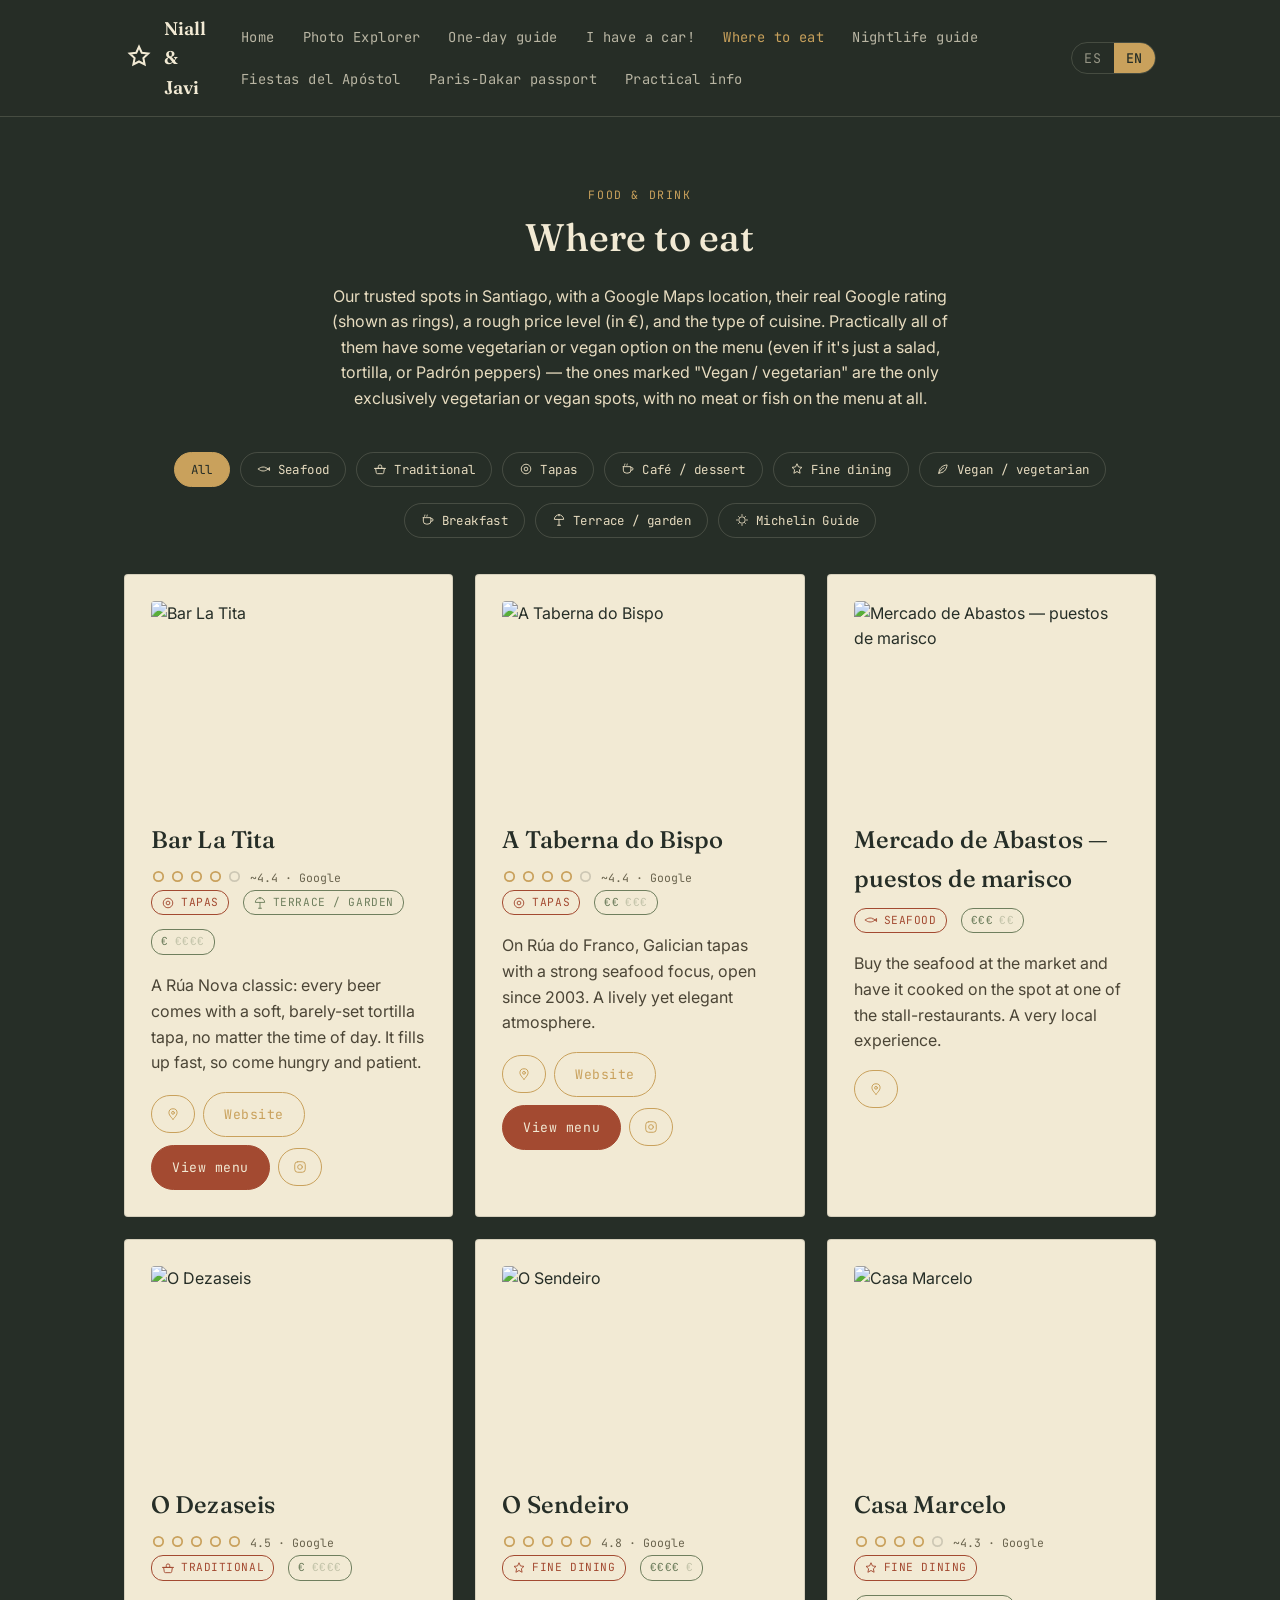
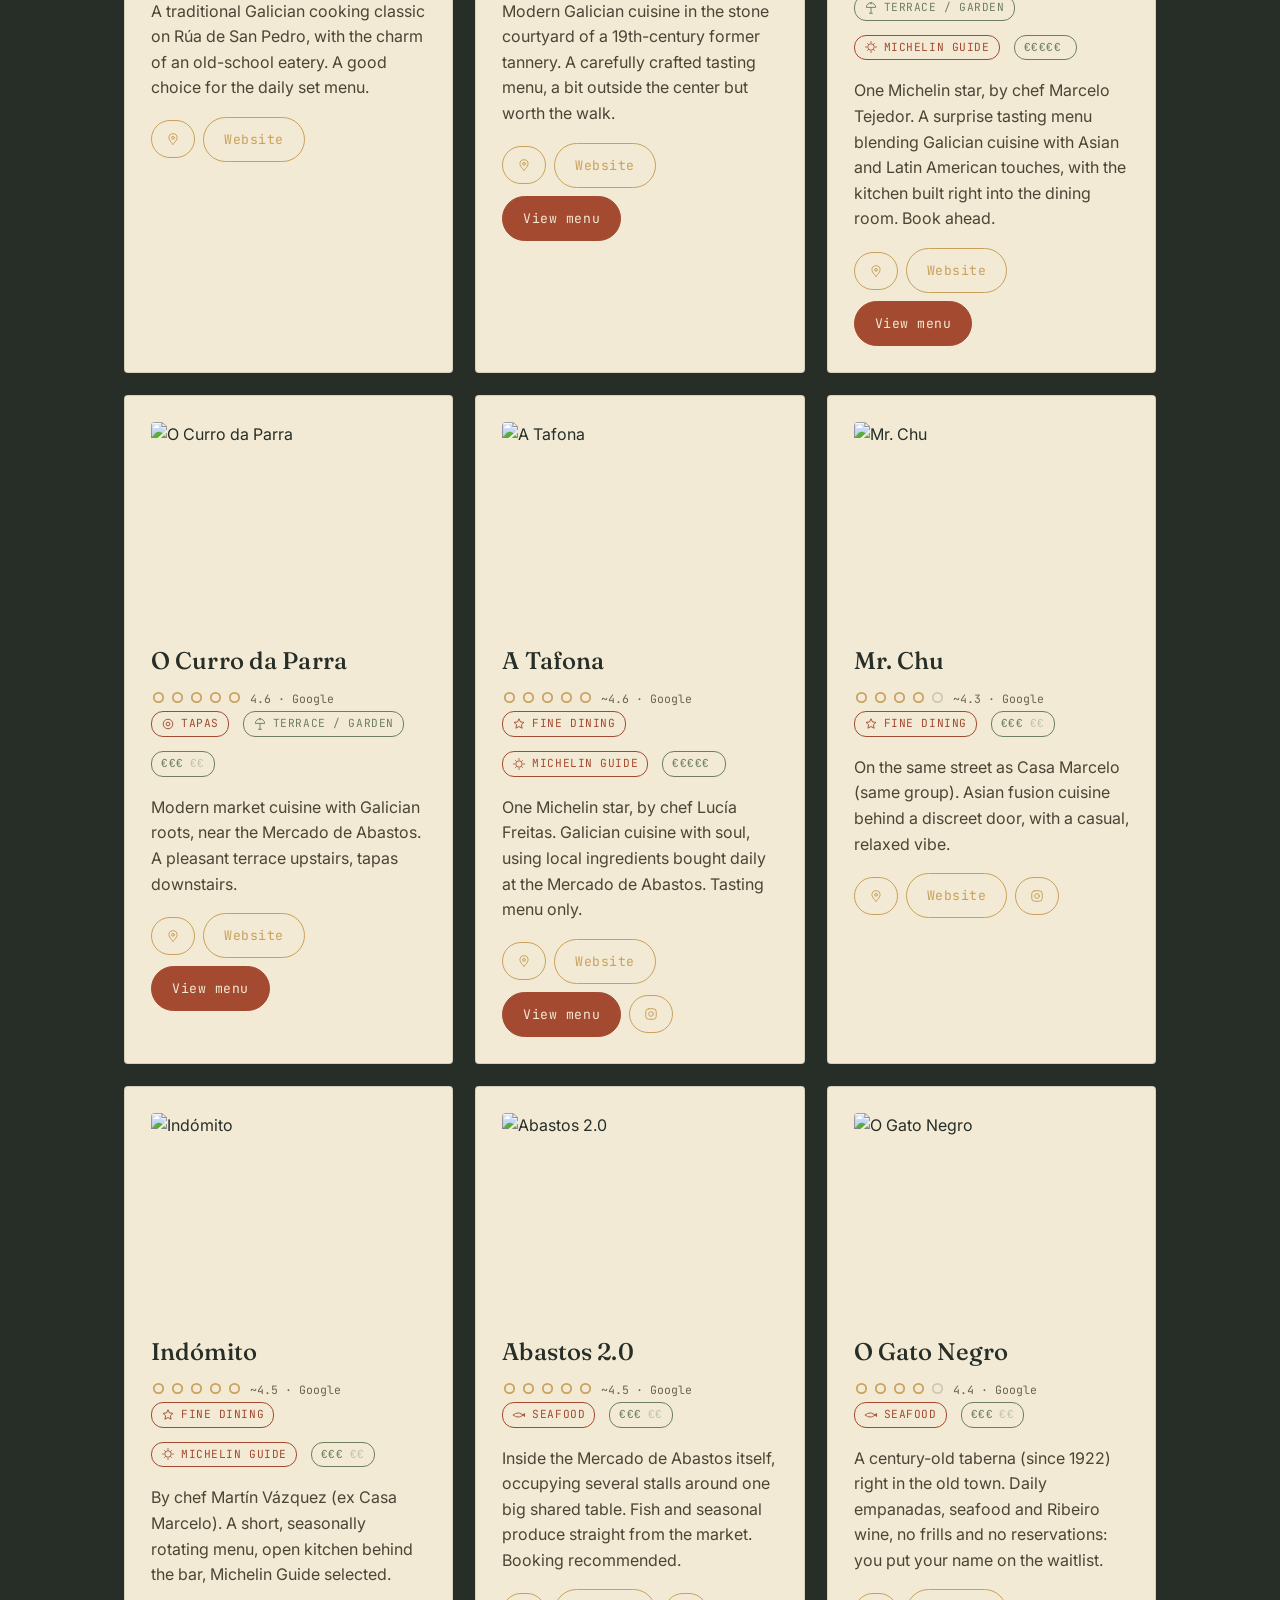
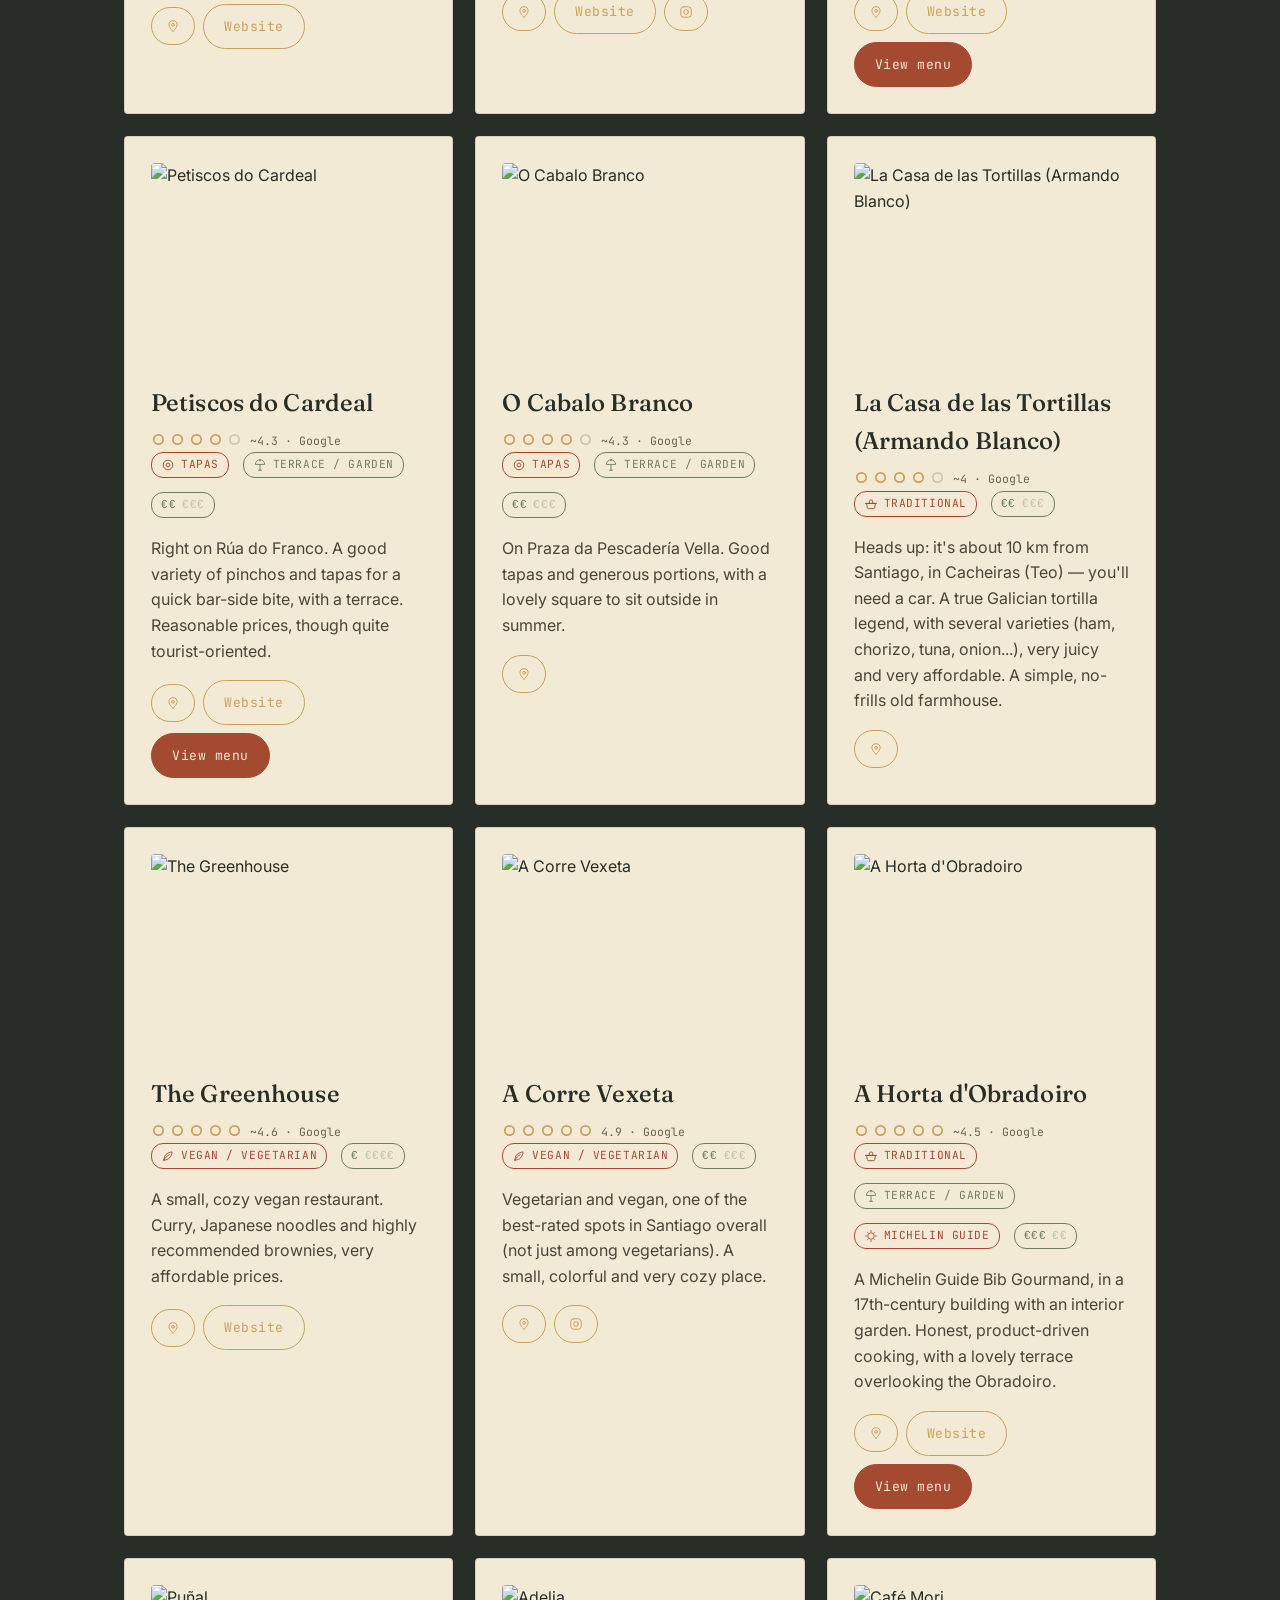
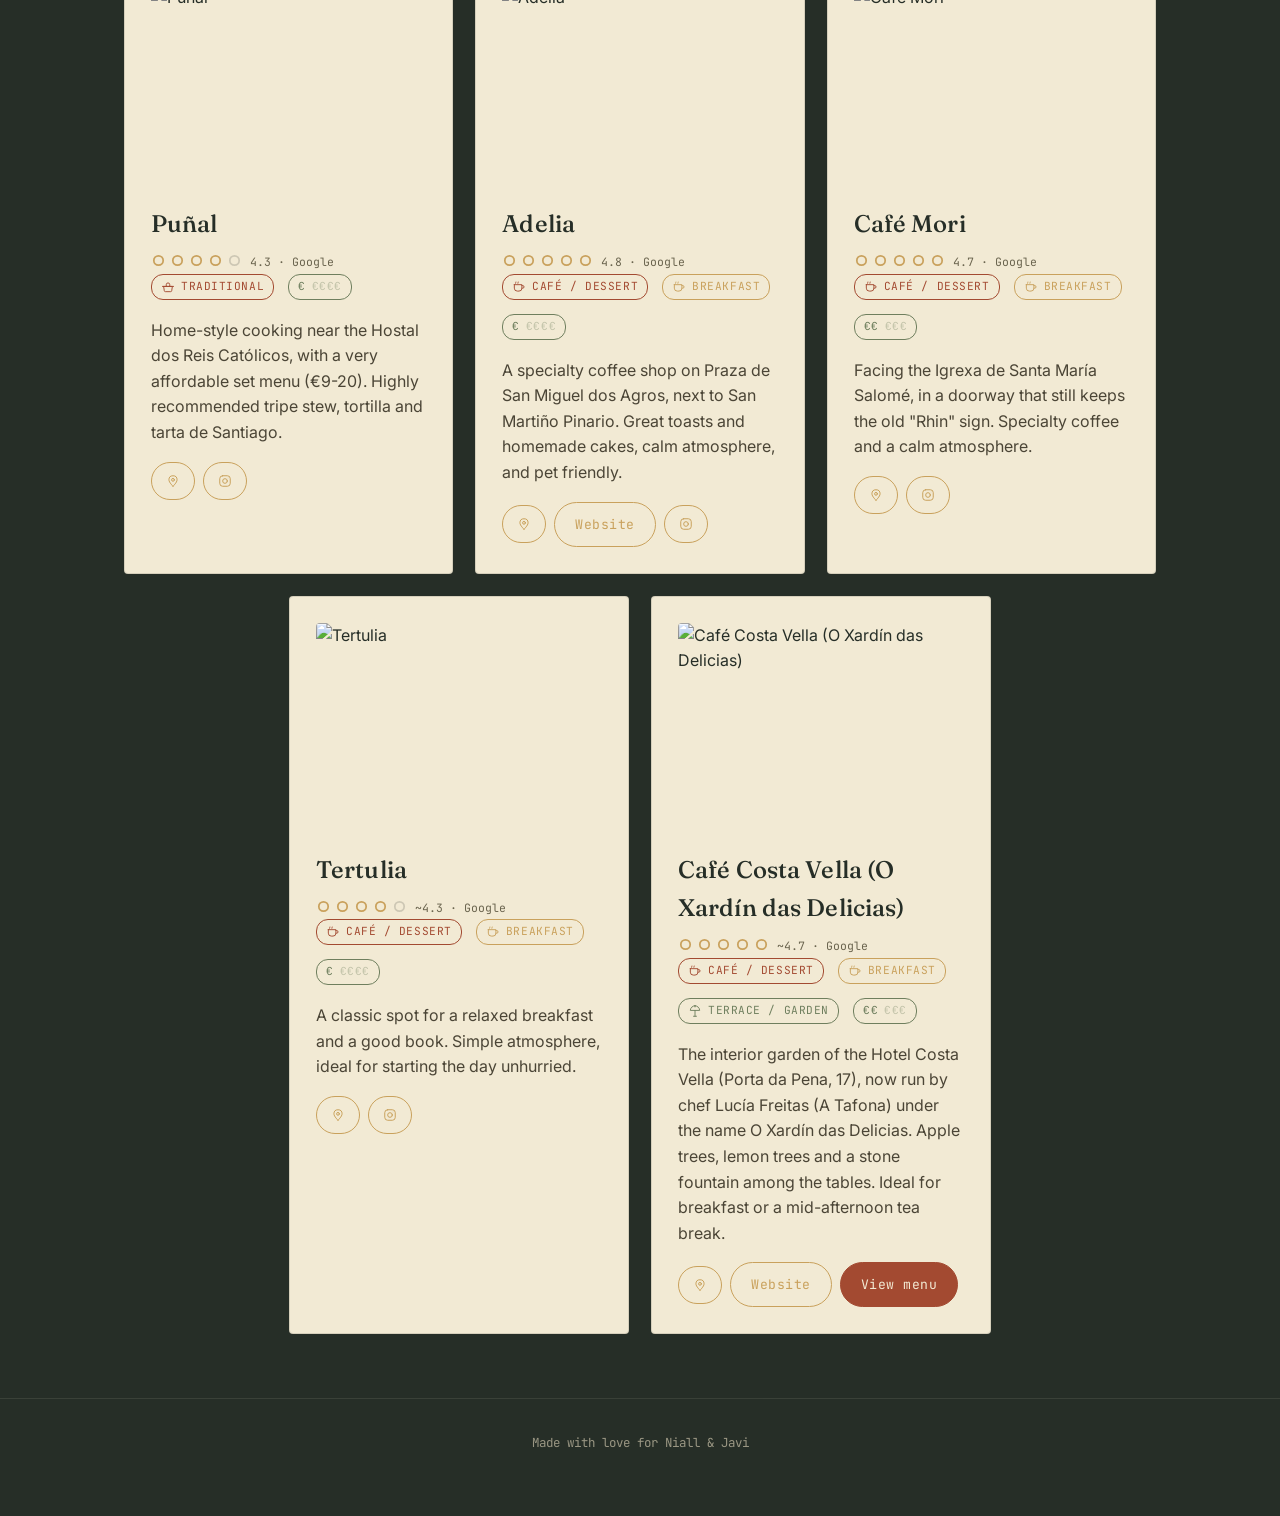
==== commit 9a00c667: "Add files via upload" ====
--- a/comer.html
+++ b/comer.html
@@ -16,6 +16,8 @@
 <meta property="og:url" content="https://nialljavi.com/">
 <meta name="twitter:card" content="summary_large_image">
 <meta name="twitter:image" content="https://nialljavi.com/images/social-preview.png">
+<!-- Analítica anónima y agregada (sin cookies, sin identificar a nadie). Panel: cloud.umami.is -->
+<script defer src="https://cloud.umami.is/script.js" data-website-id="30a90343-6aa2-4dab-8675-eb4fe15328b7"></script>
 <link rel="stylesheet" href="css/style.css">
 </head>
 <body>
--- a/css/style.css
+++ b/css/style.css
@@ -537,6 +537,79 @@
 
 .stamp-mini svg { width: 15px; height: 15px; }
 
+/* ---------- Guía de proximidad ---------- */
+#fe-proximity-widget {
+  position: fixed;
+  left: 50%;
+  bottom: 20px;
+  transform: translateX(-50%);
+  z-index: 90;
+  background: rgba(38, 46, 39, 0.94);
+  border: 1px solid var(--gold);
+  border-radius: 30px;
+  padding: 10px 20px 10px 14px;
+  align-items: center;
+  gap: 12px;
+  box-shadow: 0 6px 24px rgba(0,0,0,0.35);
+  max-width: calc(100vw - 32px);
+}
+
+.fe-proximity-arrow {
+  display: inline-flex;
+  color: var(--gold);
+  flex-shrink: 0;
+  transition: transform 0.3s ease-out;
+}
+
+.fe-proximity-arrow svg { width: 26px; height: 26px; }
+
+.fe-proximity-info {
+  display: flex;
+  flex-direction: column;
+  line-height: 1.25;
+  font-family: var(--font-mono);
+  font-size: 0.78rem;
+  color: var(--parchment-dim);
+  white-space: nowrap;
+  overflow: hidden;
+  text-overflow: ellipsis;
+}
+
+.fe-proximity-info strong {
+  font-family: var(--font-body);
+  color: var(--parchment);
+  font-size: 0.92rem;
+  max-width: 55vw;
+  overflow: hidden;
+  text-overflow: ellipsis;
+  white-space: nowrap;
+}
+
+#fe-arrival-banner {
+  position: fixed;
+  top: 90px;
+  left: 50%;
+  transform: translateX(-50%) translateY(-20px);
+  z-index: 100;
+  background: var(--gold);
+  color: var(--stone-dark);
+  font-family: var(--font-mono);
+  font-size: 0.85rem;
+  font-weight: 500;
+  padding: 12px 22px;
+  border-radius: 30px;
+  opacity: 0;
+  pointer-events: none;
+  transition: opacity 0.3s ease, transform 0.3s ease;
+  max-width: calc(100vw - 32px);
+  text-align: center;
+}
+
+#fe-arrival-banner.show {
+  opacity: 1;
+  transform: translateX(-50%) translateY(0);
+}
+
 .progress-bar-row {
   display: flex;
   align-items: center;
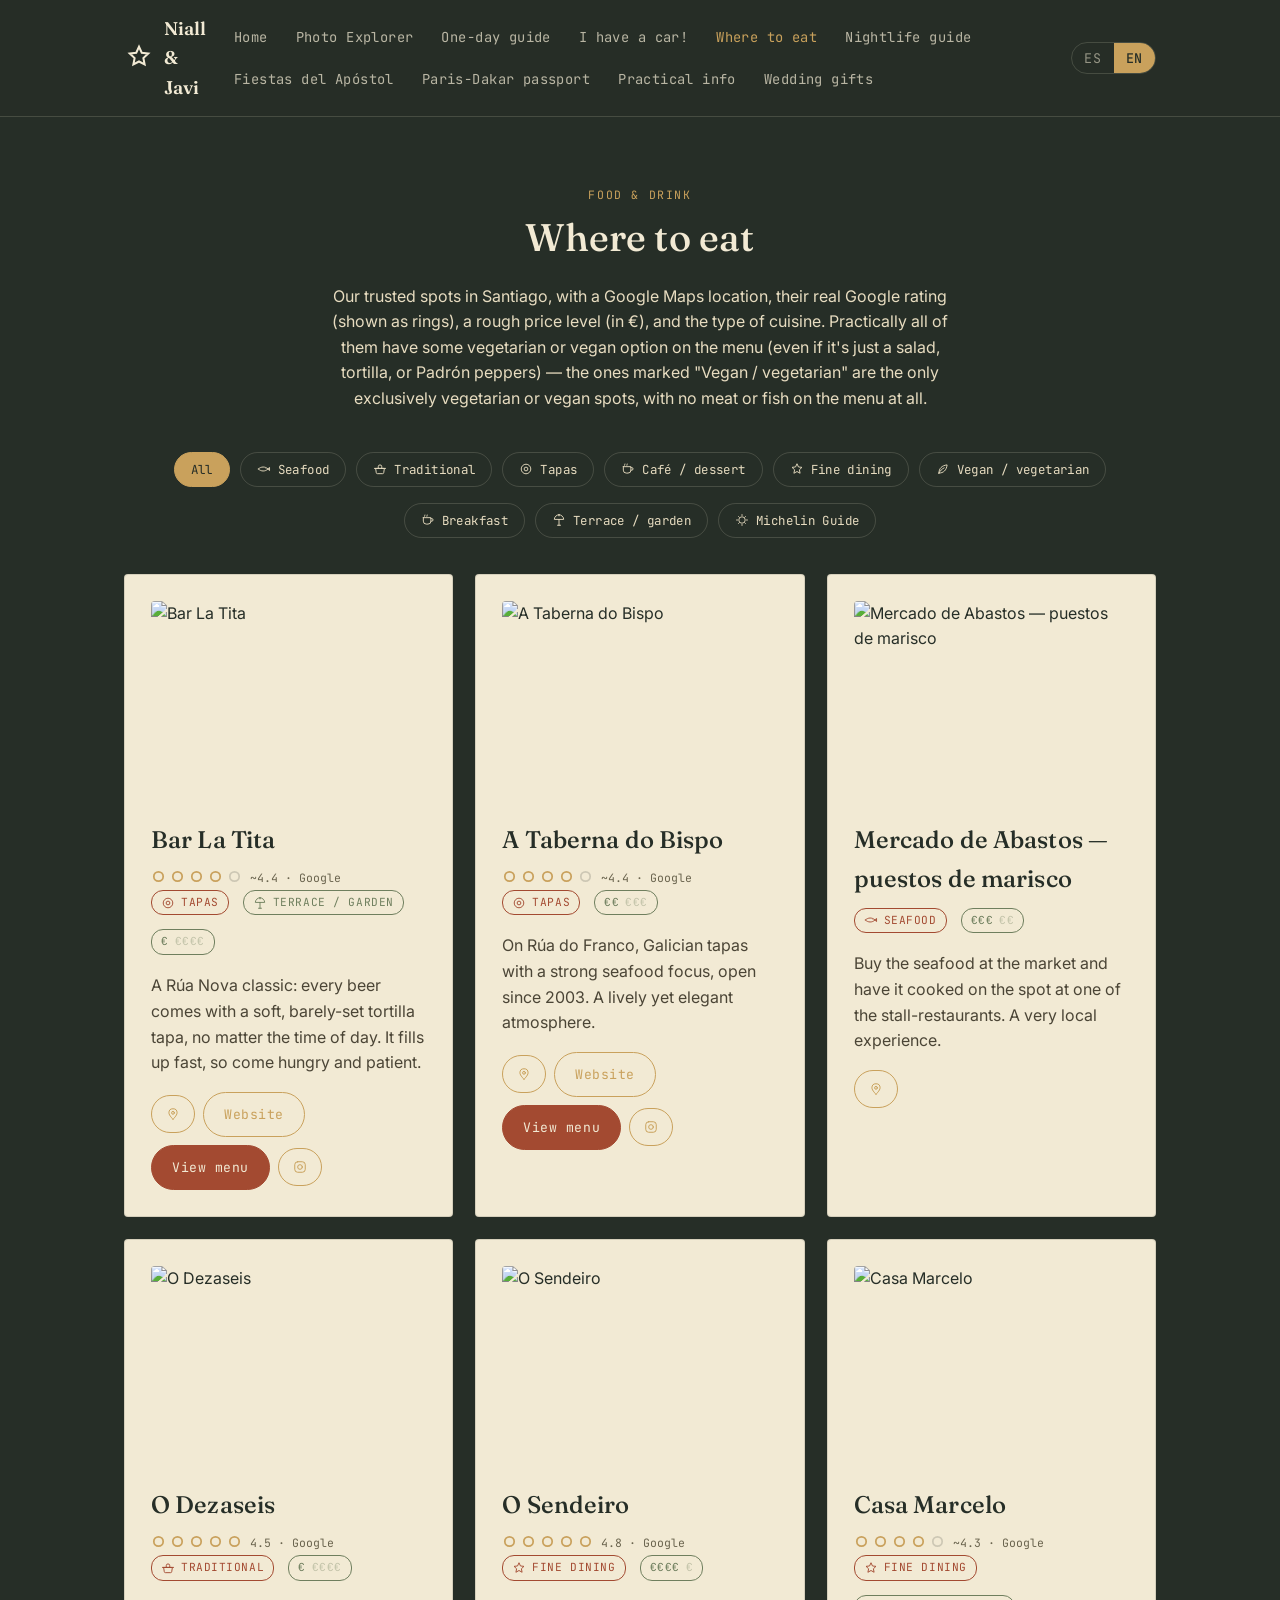
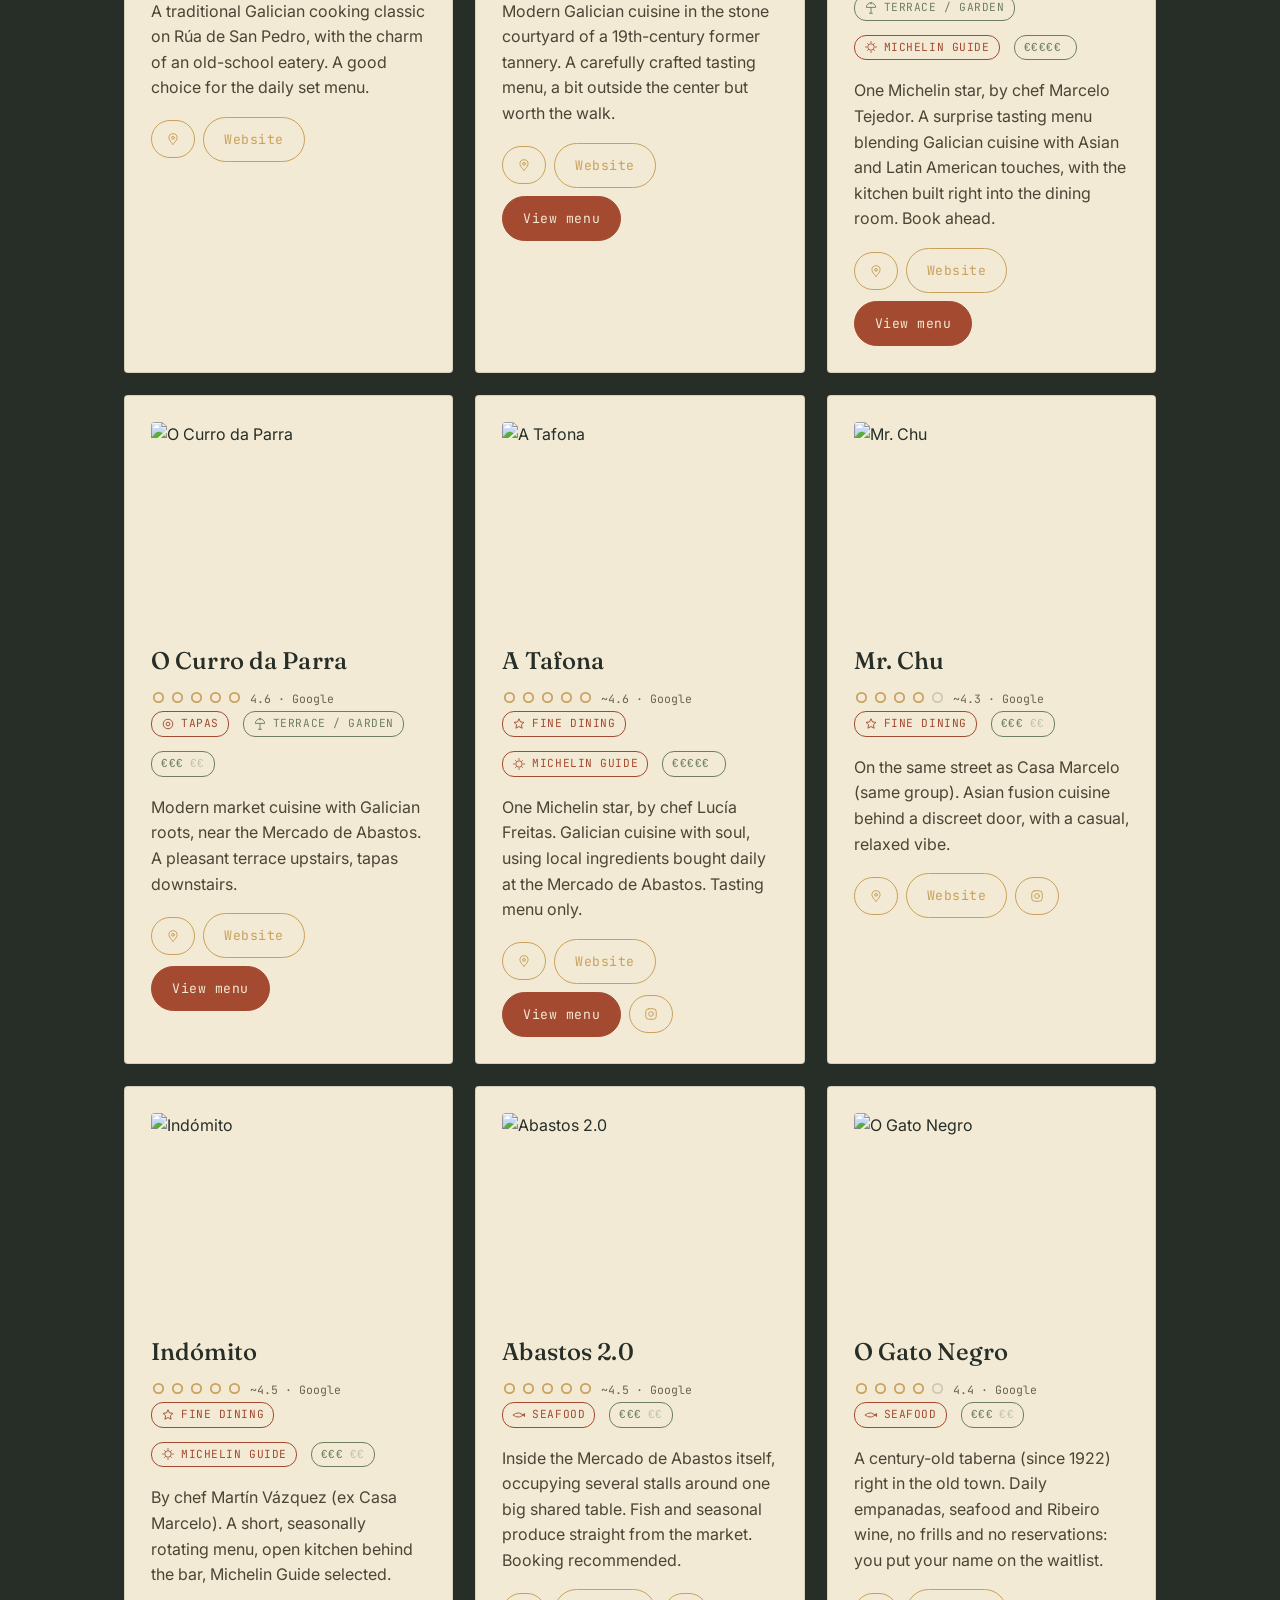
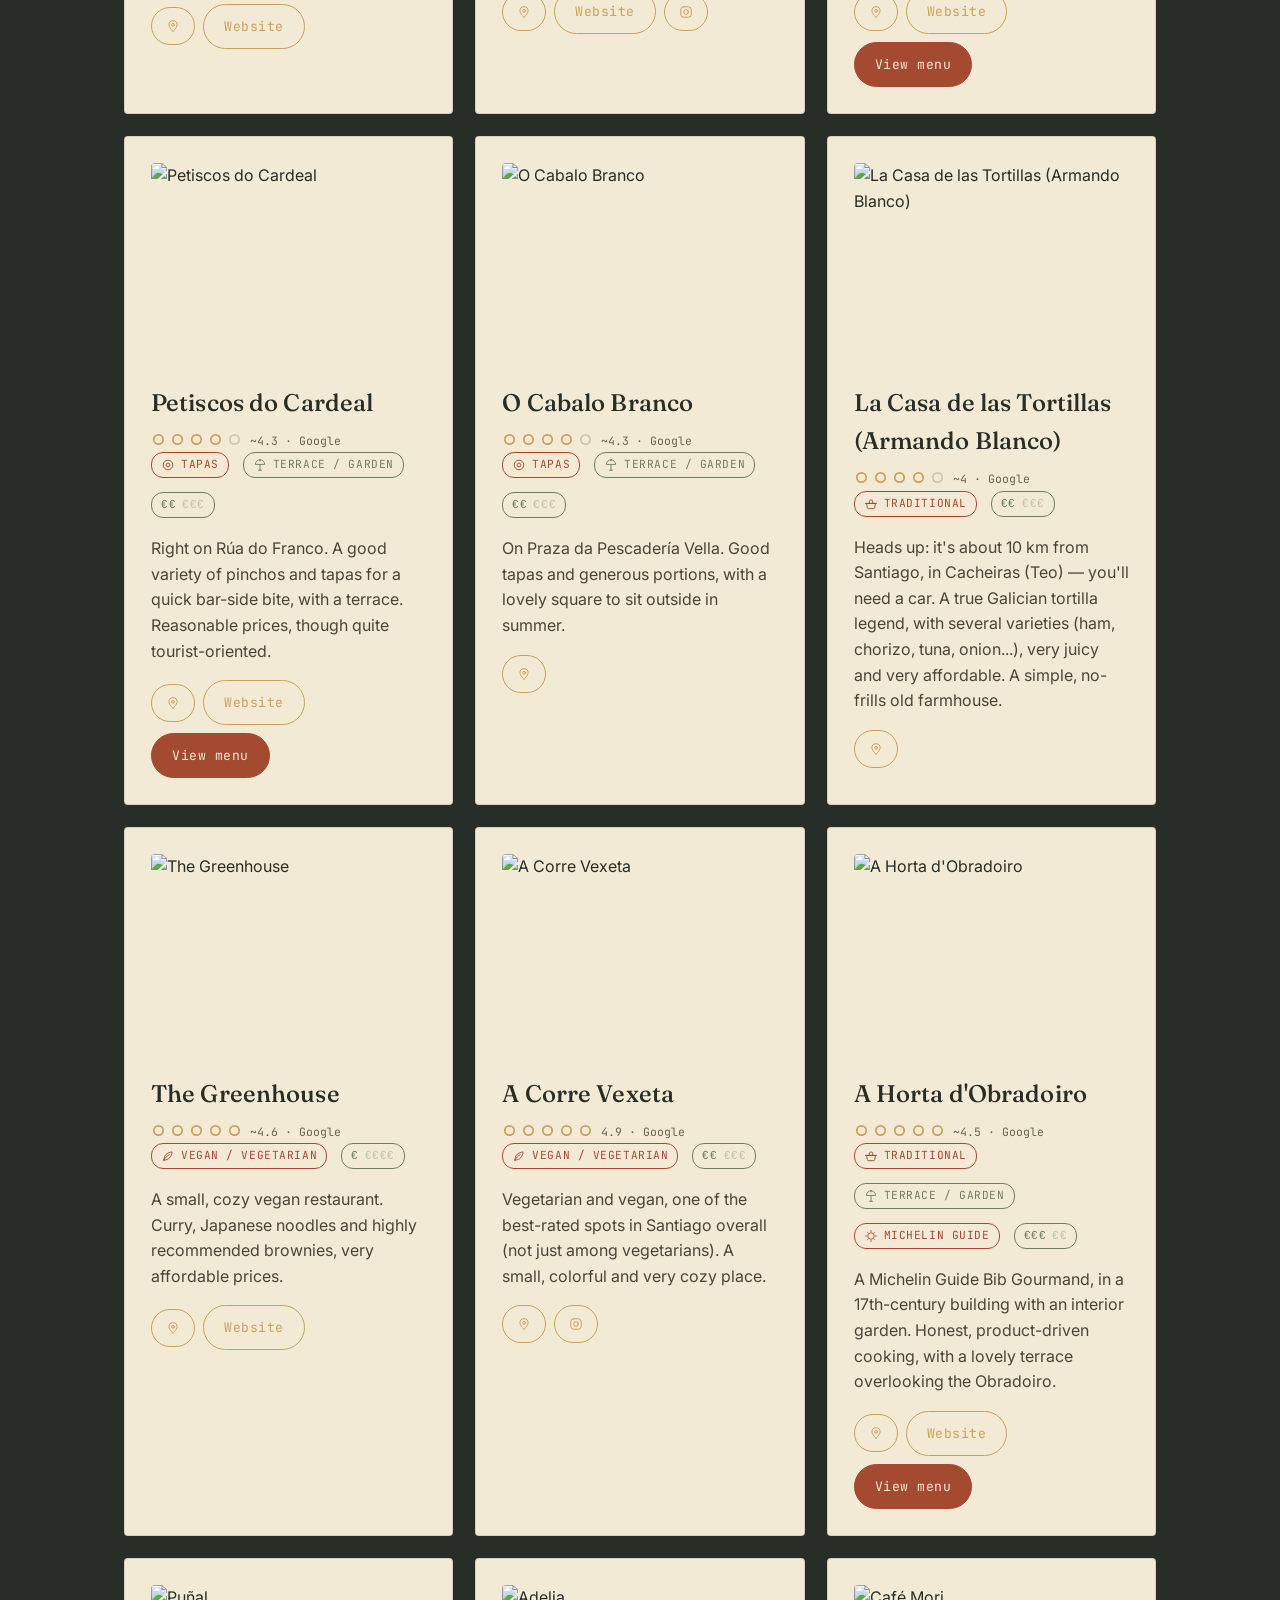
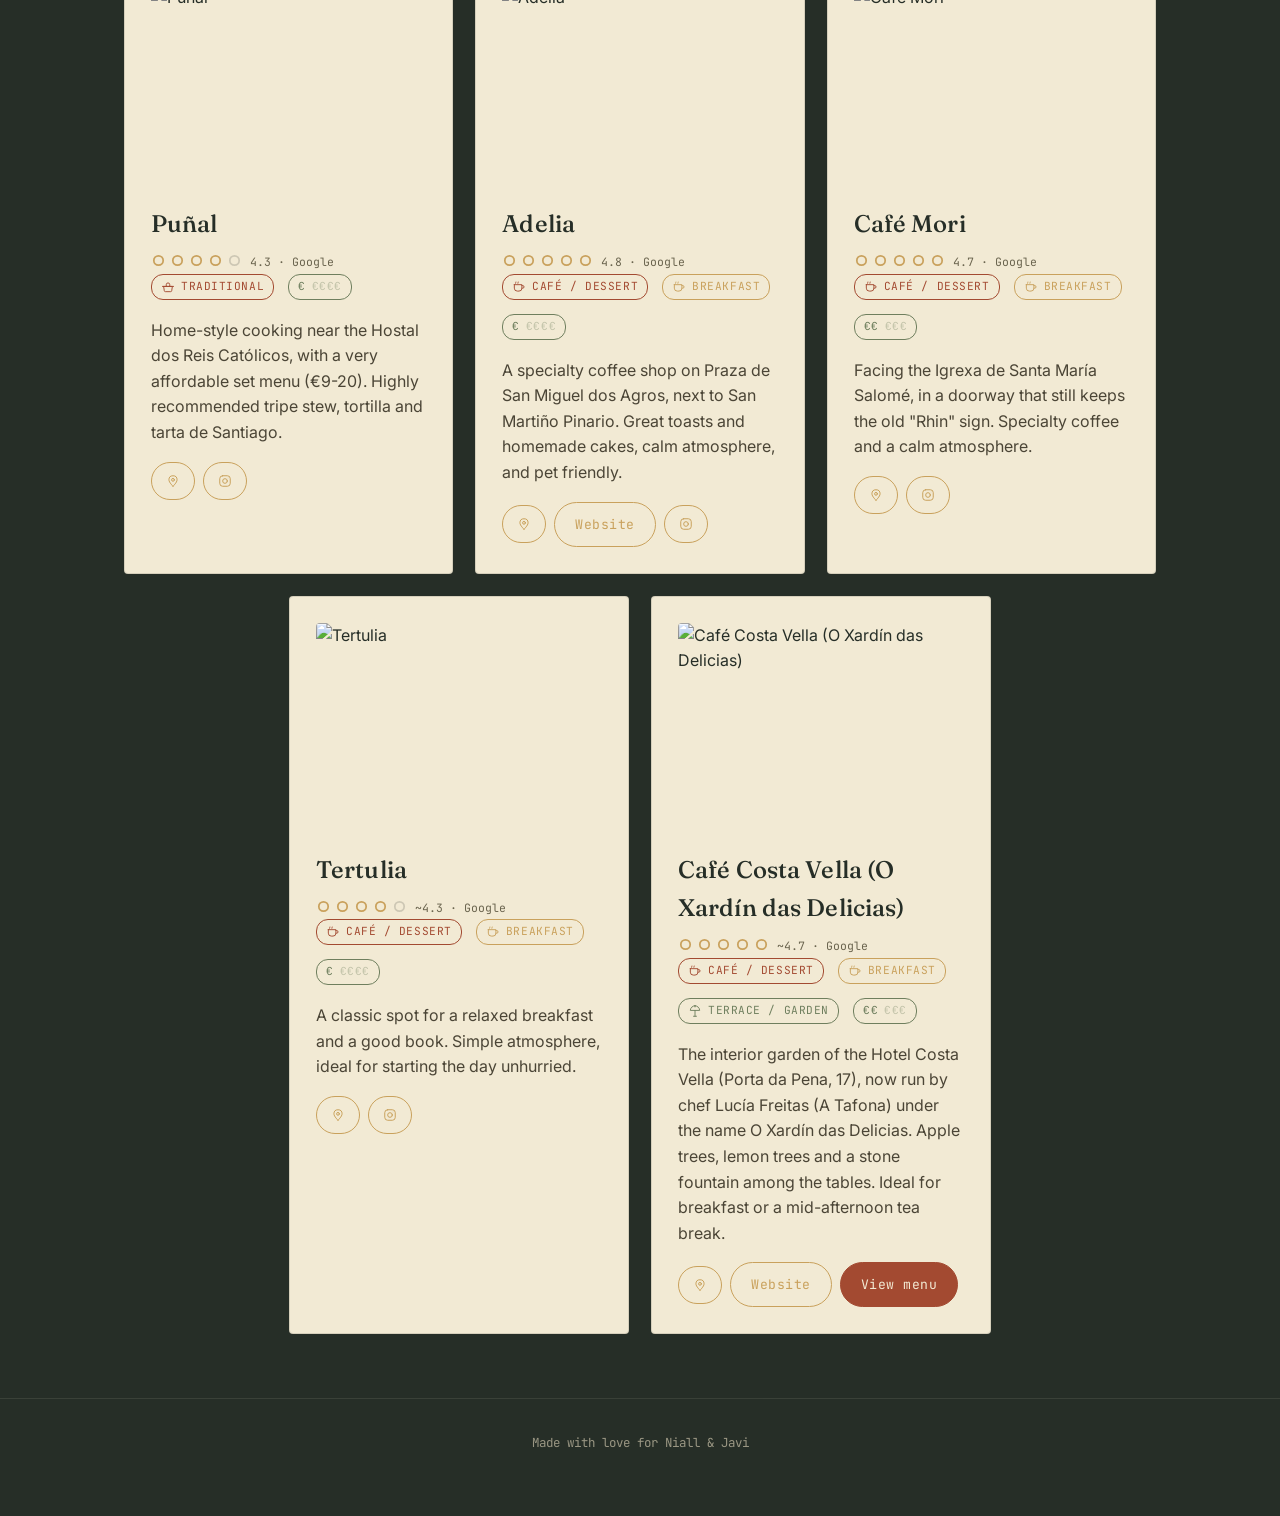
==== commit b673eae4: "Add files via upload" ====
--- a/comer.html
+++ b/comer.html
@@ -44,6 +44,7 @@
       <a href="fiestas.html" data-i18n="nav_fiestas">Fiestas del Apóstol</a>
       <a href="paris-dakar.html" data-i18n="nav_parisdakar">Pasaporte París-Dakar</a>
       <a href="datos-interes.html" data-i18n="nav_datos">Datos de interés</a>
+      <a href="https://withjoy.com/niall-and-javier/registry" target="_blank" rel="noopener" data-i18n="nav_registry">Lista de boda</a>
     </div>
     <div class="lang-toggle">
       <button data-lang-btn="es">ES</button>
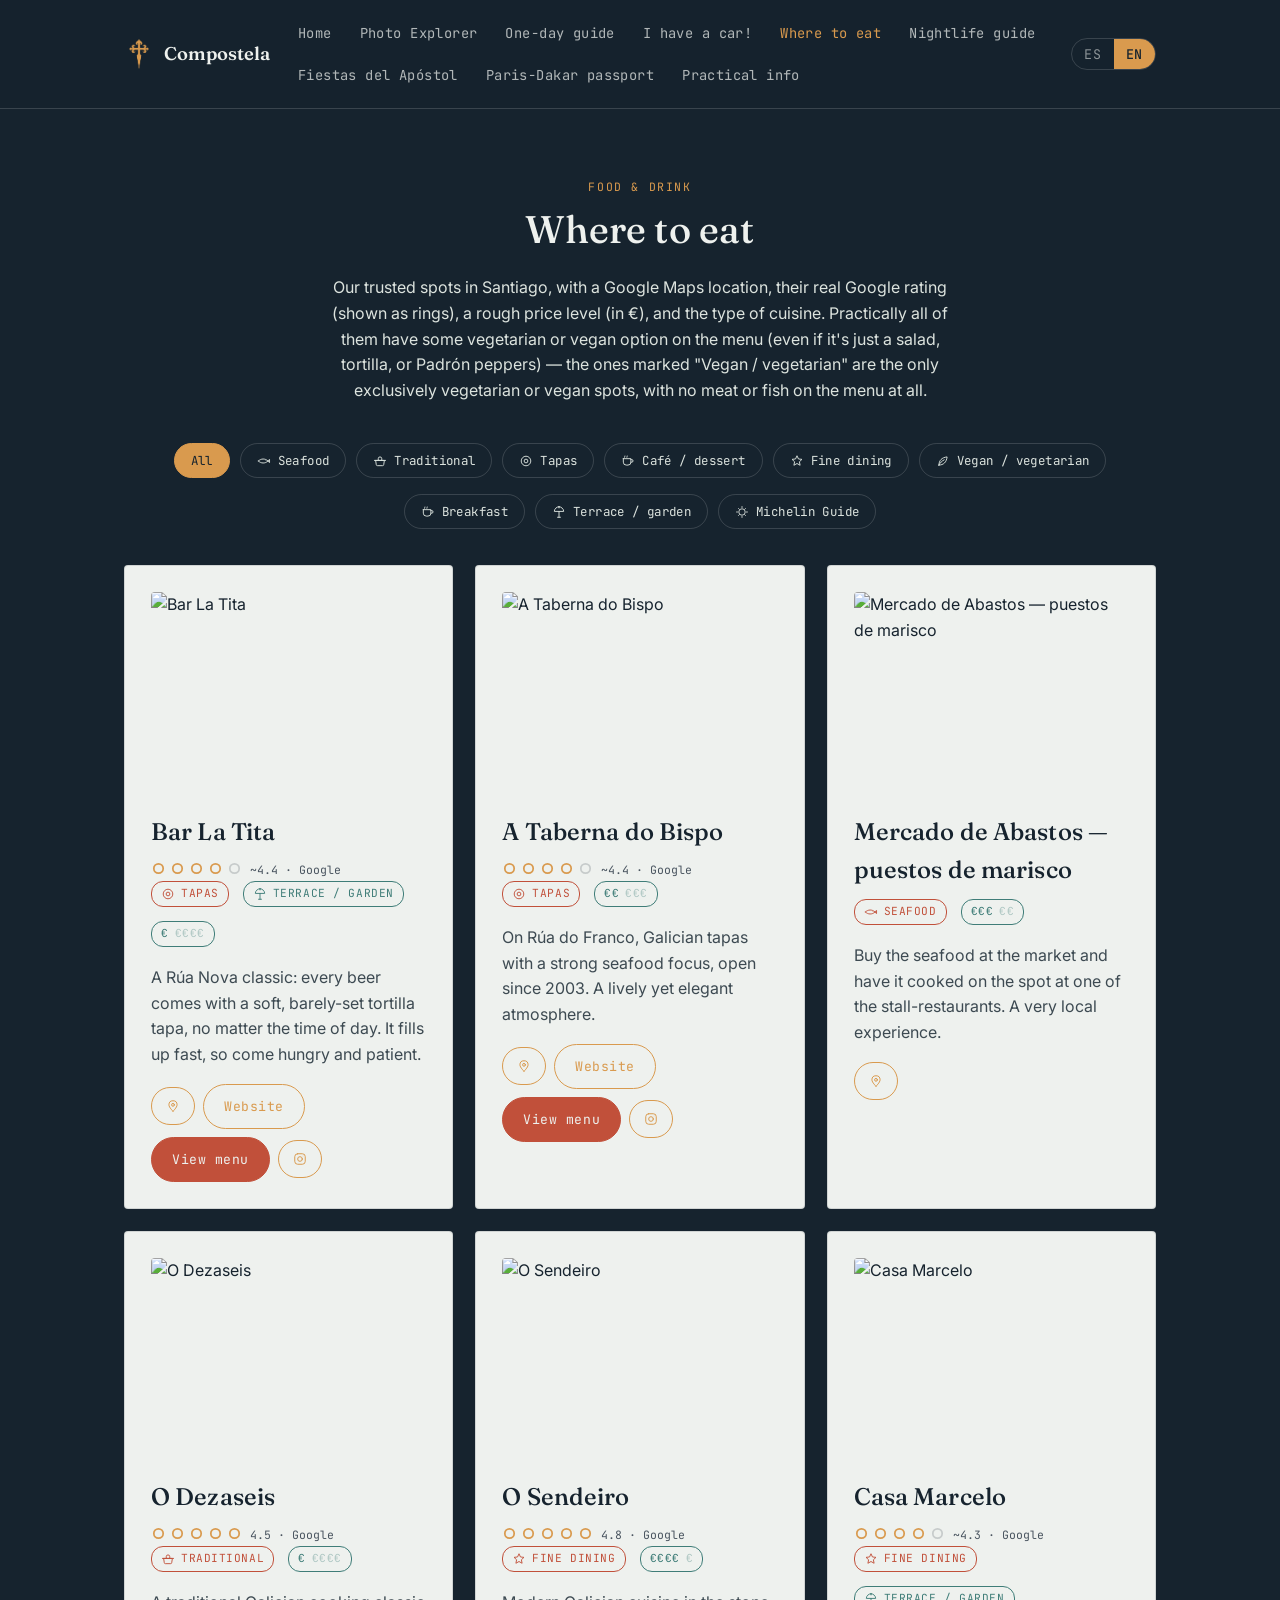
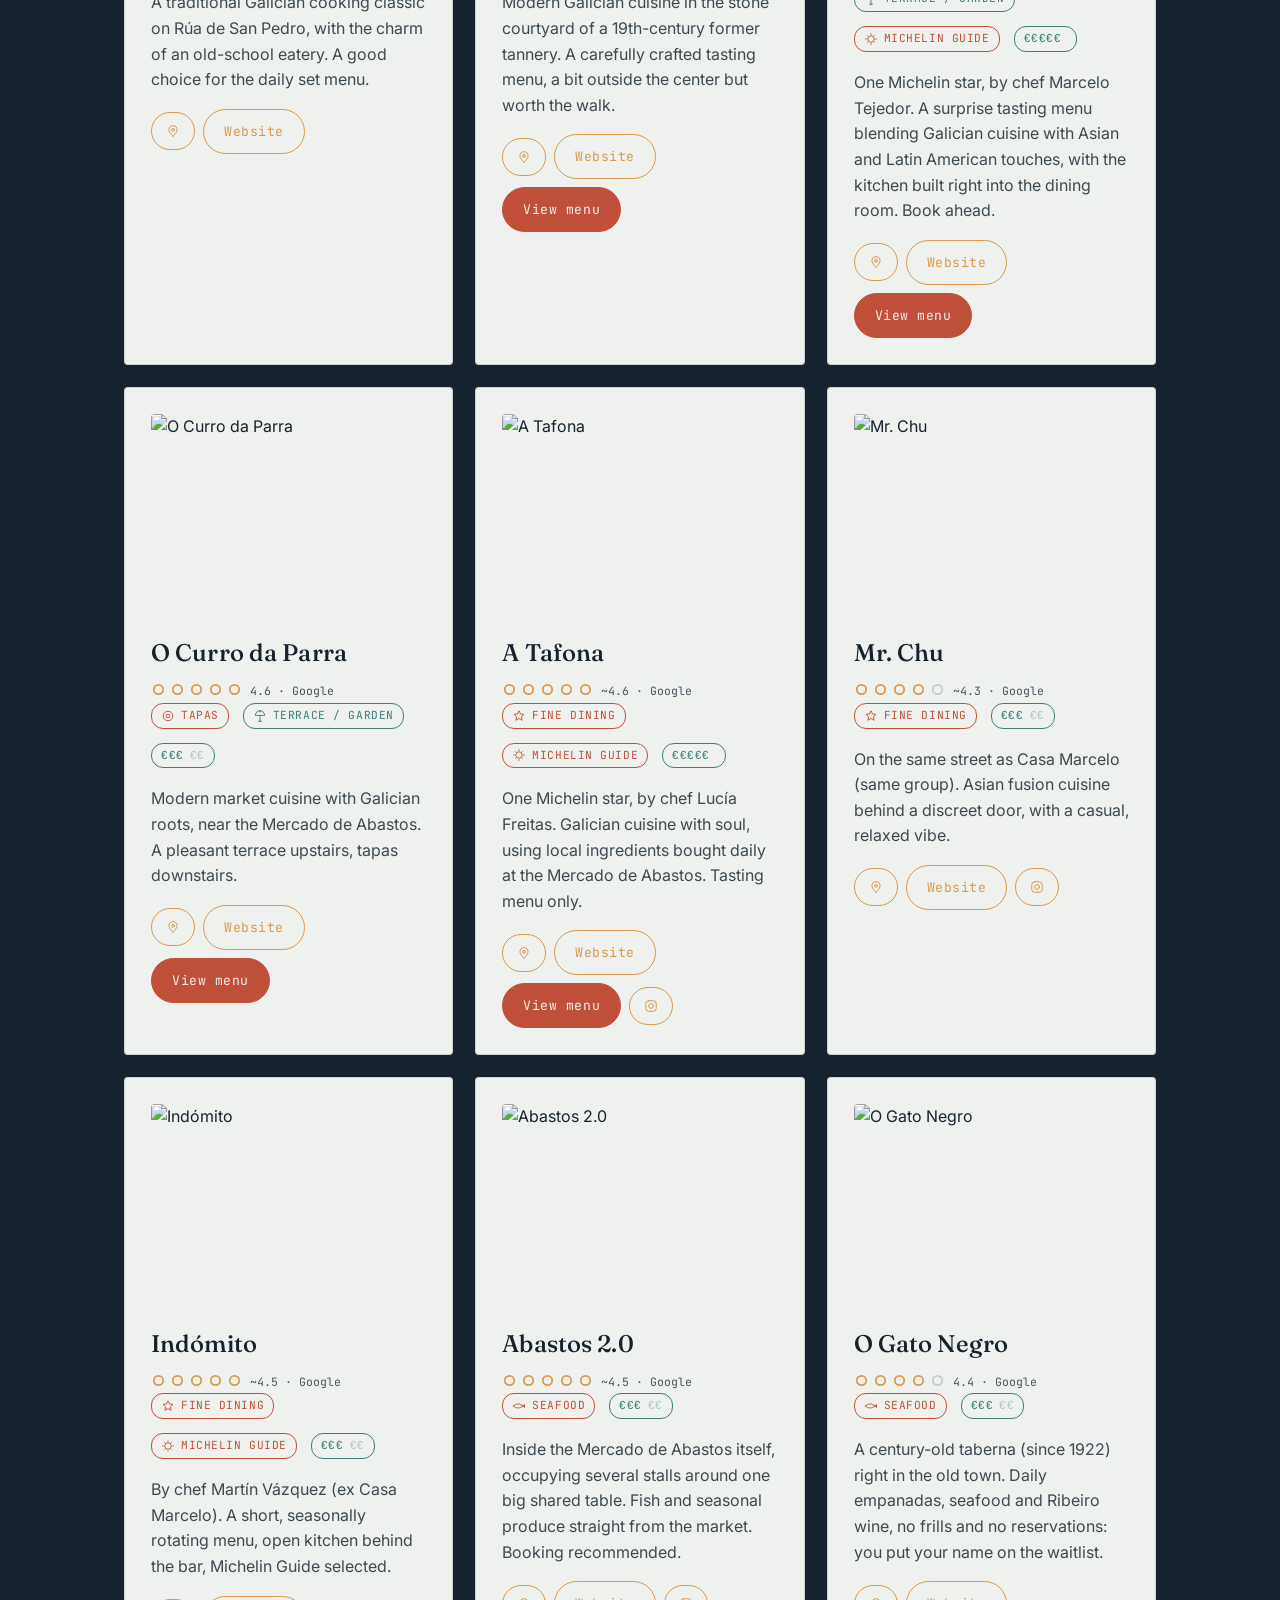
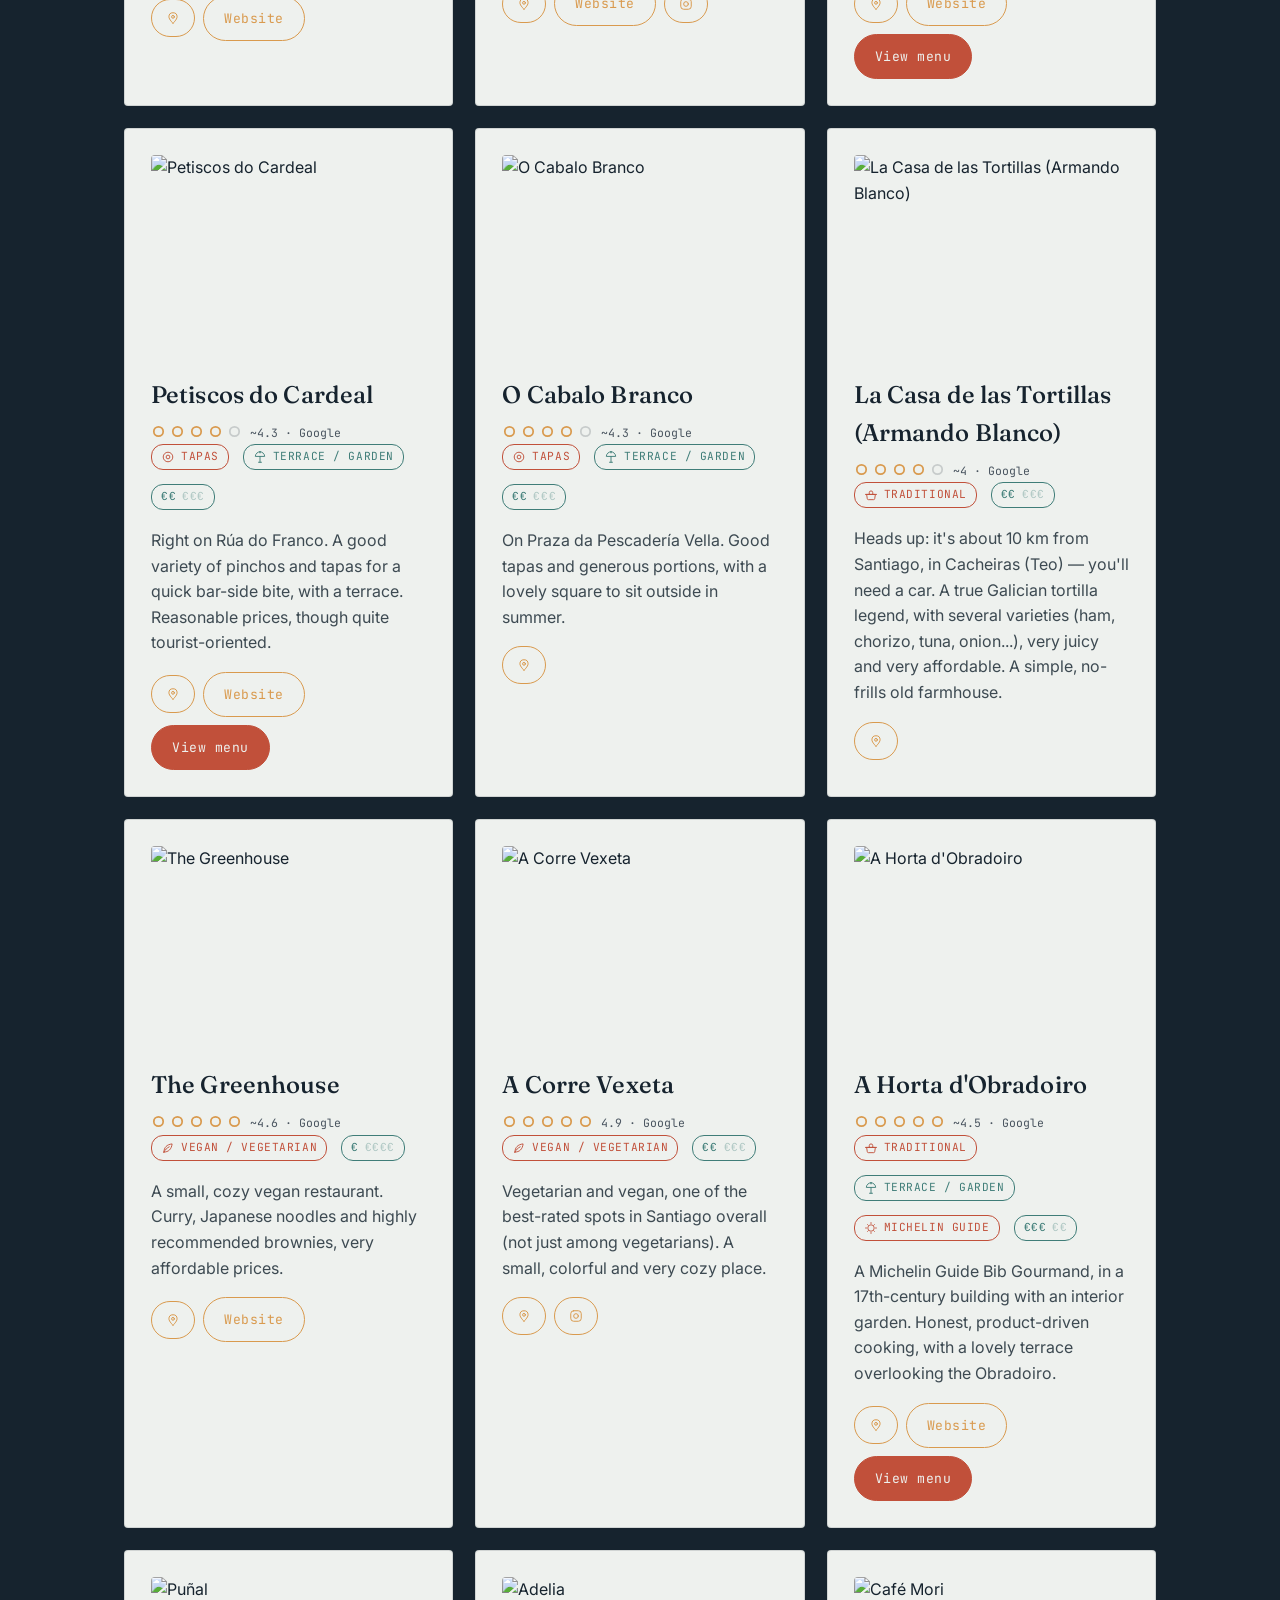
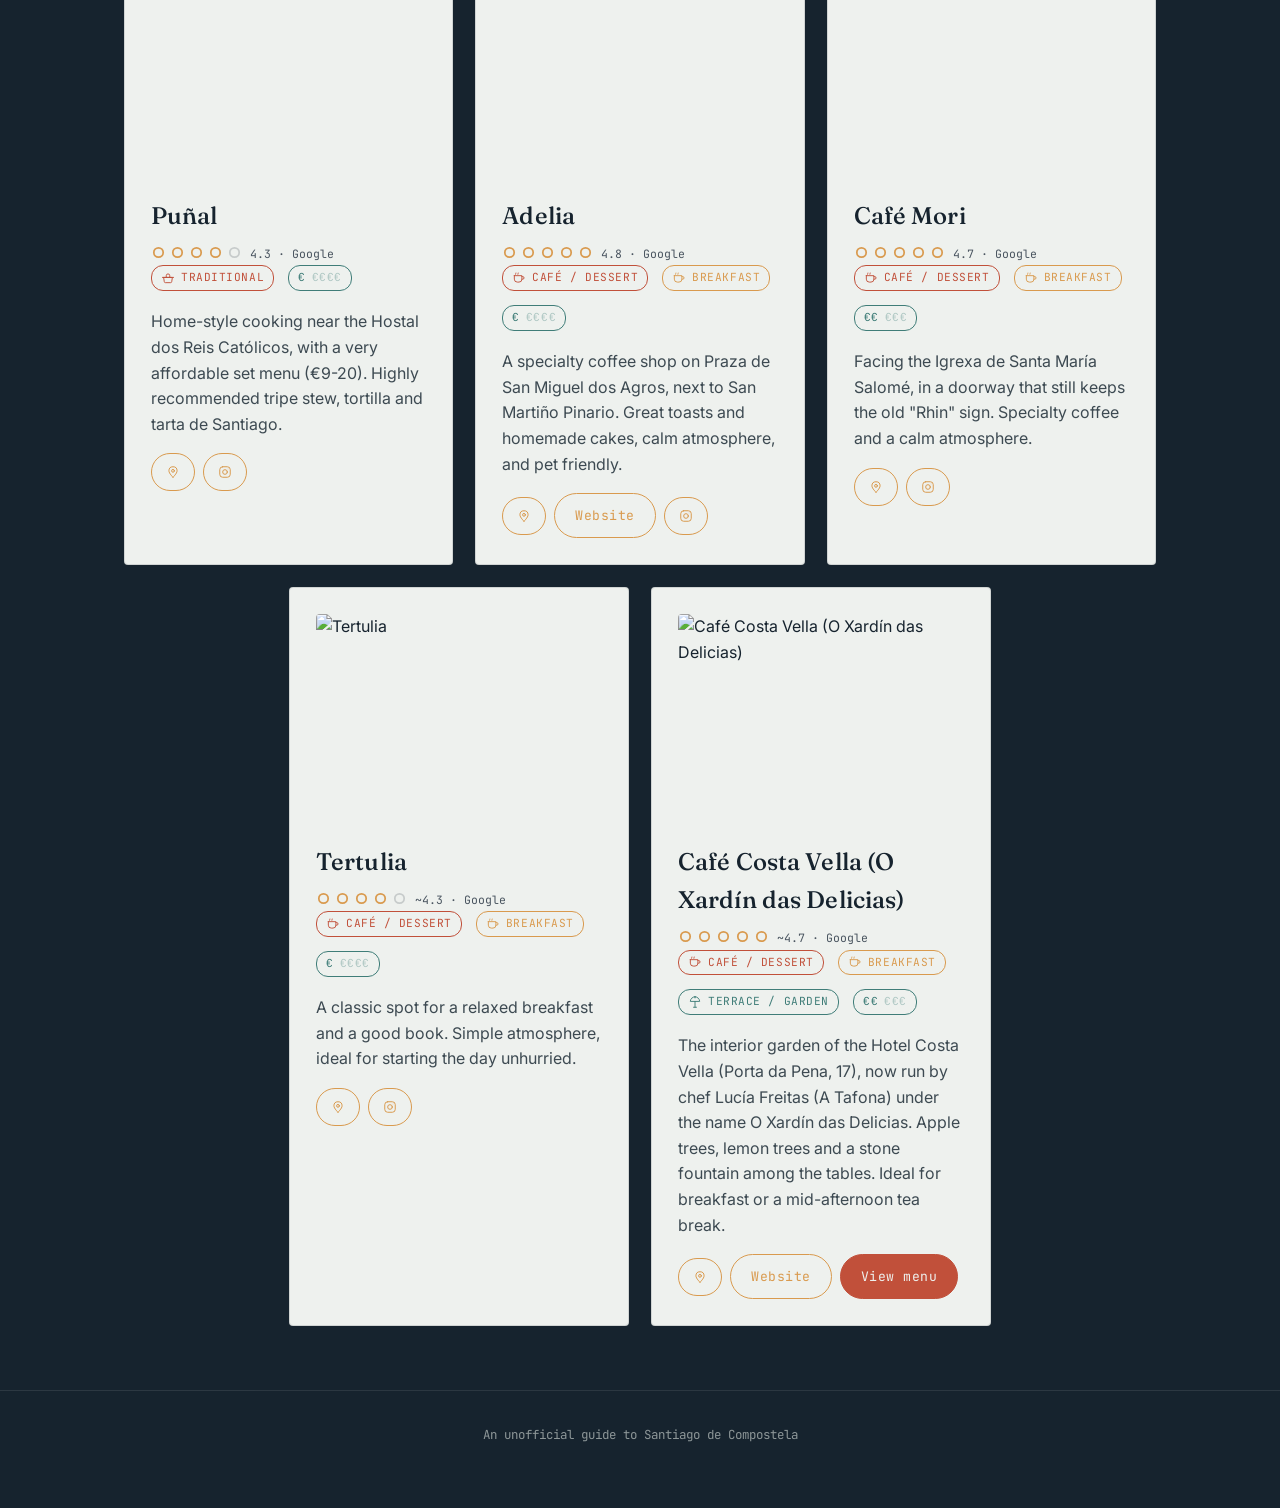
==== commit 4bf3fcdc: "Add files via upload" ====
--- a/comer.html
+++ b/comer.html
@@ -3,21 +3,21 @@
 <head>
 <meta charset="UTF-8">
 <meta name="viewport" content="width=device-width, initial-scale=1.0">
-<title>Dónde comer — Niall & Javi</title>
+<title>Dónde comer — Guía de Santiago de Compostela</title>
 <link rel="icon" type="image/x-icon" href="images/favicon/favicon.ico">
 <link rel="icon" type="image/png" sizes="32x32" href="images/favicon/favicon-32.png">
 <link rel="icon" type="image/png" sizes="192x192" href="images/favicon/favicon-192.png">
 <link rel="apple-touch-icon" sizes="180x180" href="images/favicon/apple-touch-icon.png">
 
 <meta property="og:type" content="website">
-<meta property="og:title" content="Niall & Javi — 1 de agosto de 2026, Santiago de Compostela">
-<meta property="og:description" content="Todo lo que necesitáis para la boda: guías, un juego de pistas por la ciudad, dónde salir y mucho más.">
-<meta property="og:image" content="https://nialljavi.com/images/social-preview.png">
-<meta property="og:url" content="https://nialljavi.com/">
+<meta property="og:title" content="Compostela — Guía no oficial de Santiago de Compostela">
+<meta property="og:description" content="Guías, un juego de pistas por la ciudad, dónde comer y salir, y mucho más para descubrir Santiago de Compostela.">
+<meta property="og:image" content="images/social-preview.png">
+
 <meta name="twitter:card" content="summary_large_image">
-<meta name="twitter:image" content="https://nialljavi.com/images/social-preview.png">
+<meta name="twitter:image" content="images/social-preview.png">
 <!-- Analítica anónima y agregada (sin cookies, sin identificar a nadie). Panel: cloud.umami.is -->
-<script defer src="https://cloud.umami.is/script.js" data-website-id="30a90343-6aa2-4dab-8675-eb4fe15328b7"></script>
+<script defer src="https://cloud.umami.is/script.js" data-website-id="01a8e9a5-37d9-45f7-b84c-47a6871a5ffc"></script>
 <link rel="stylesheet" href="css/style.css">
 </head>
 <body>
@@ -26,9 +26,9 @@
   <div class="topnav-inner">
     <a href="index.html" class="brand">
       <span class="stamp-icon">
-        <svg viewBox="0 0 24 24" stroke="currentColor" stroke-width="1.6" fill="none"><path d="M12 3l2.2 4.8 5.2.6-3.9 3.6 1 5.2L12 14.8 7.5 17.2l1-5.2L4.6 8.4l5.2-.6L12 3z"/></svg>
+        <img src="images/favicon/nav-cross.png" alt="" style="width:100%;height:100%;object-fit:contain;">
       </span>
-      Niall & Javi
+      Compostela
     </a>
     <button class="nav-toggle" id="nav-toggle" aria-label="Menu" aria-expanded="false">
       <svg class="icon-menu" viewBox="0 0 24 24" stroke="currentColor" stroke-width="1.8" fill="none" stroke-linecap="round"><line x1="3" y1="6" x2="21" y2="6"/><line x1="3" y1="12" x2="21" y2="12"/><line x1="3" y1="18" x2="21" y2="18"/></svg>
@@ -44,7 +44,6 @@
       <a href="fiestas.html" data-i18n="nav_fiestas">Fiestas del Apóstol</a>
       <a href="paris-dakar.html" data-i18n="nav_parisdakar">Pasaporte París-Dakar</a>
       <a href="datos-interes.html" data-i18n="nav_datos">Datos de interés</a>
-      <a href="https://withjoy.com/niall-and-javier/registry" target="_blank" rel="noopener" data-i18n="nav_registry">Lista de boda</a>
     </div>
     <div class="lang-toggle">
       <button data-lang-btn="es">ES</button>
@@ -82,7 +81,7 @@
 </section>
 
 <footer class="site-footer">
-  <p data-i18n="footer_text">Hecho con cariño por Niall & Javi</p>
+  <p data-i18n="footer_text">Guía no oficial de Santiago de Compostela</p>
 </footer>
 
 <script src="js/i18n.js"></script>
--- a/css/style.css
+++ b/css/style.css
@@ -6,19 +6,19 @@
 @import url('https://fonts.googleapis.com/css2?family=Fraunces:ital,opsz,wght@0,9..144,400;0,9..144,500;0,9..144,600;1,9..144,500&family=Inter:wght@400;500;600&family=JetBrains+Mono:wght@400;500&display=swap');
 
 :root {
-  /* Color tokens */
-  --stone-dark: #262e27;      /* granite/moss — primary background */
-  --stone-mid: #37413a;       /* lifted panels on dark */
-  --parchment: #f2ead4;       /* passport page cream */
-  --parchment-dim: #e7dcc0;
-  --gold: #c9a15c;            /* scallop gold — primary accent */
-  --gold-bright: #dab876;
-  --moss: #6f7f5e;            /* secondary accent */
-  --rust: #a34a31;            /* wax-seal red — CTA / highlight only */
-  --ink: #262e27;             /* dark text on light */
-  --cream-text: #f2ead4;      /* light text on dark */
-  --line: rgba(242, 234, 212, 0.16);
-  --line-dark: rgba(38, 46, 39, 0.14);
+  /* Color tokens — "Noite Atlántica" palette (distinct from the wedding site) */
+  --stone-dark: #16232e;      /* deep Atlantic navy — primary background */
+  --stone-mid: #223140;       /* lifted panels on dark */
+  --parchment: #eef1ee;       /* cool paper */
+  --parchment-dim: #dce3de;
+  --gold: #d99a4e;            /* warm copper — primary accent */
+  --gold-bright: #e6b06a;
+  --moss: #3f7d78;            /* teal — secondary accent */
+  --rust: #c1503a;            /* coral-red — CTA / highlight only */
+  --ink: #16232e;             /* dark text on light */
+  --cream-text: #eef1ee;      /* light text on dark */
+  --line: rgba(238, 241, 238, 0.16);
+  --line-dark: rgba(22, 35, 46, 0.14);
 
   --font-display: 'Fraunces', serif;
   --font-body: 'Inter', sans-serif;
@@ -95,7 +95,7 @@
   position: sticky;
   top: 0;
   z-index: 50;
-  background: rgba(38, 46, 39, 0.92);
+  background: rgba(22, 35, 46, 0.92);
   backdrop-filter: blur(6px);
   border-bottom: 1px solid var(--line);
 }
@@ -143,7 +143,7 @@
   white-space: nowrap;
 }
 
-.nav-links a:hover { opacity: 1; background: rgba(242,234,212,0.06); }
+.nav-links a:hover { opacity: 1; background: rgba(238,241,238,0.06); }
 .nav-links a.active { opacity: 1; color: var(--gold); }
 
 .lang-toggle {
@@ -247,7 +247,7 @@
 .stamp svg { width: 34px; height: 34px; stroke: var(--stamp-color); fill: none; }
 
 .stamp.stamp-locked {
-  --stamp-color: rgba(242, 234, 212, 0.28);
+  --stamp-color: rgba(238, 241, 238, 0.28);
   filter: grayscale(1);
 }
 
@@ -285,7 +285,7 @@
 }
 
 .card h3 { color: var(--ink); }
-.card p { color: #4b4536; }
+.card p { color: #3d4a52; }
 
 .grid {
   display: flex;
@@ -330,7 +330,7 @@
   color: var(--parchment);
 }
 
-.btn-solid:hover { background: #8c3d28; border-color: #8c3d28; color: var(--parchment); }
+.btn-solid:hover { background: #9c4530; border-color: #9c4530; color: var(--parchment); }
 
 .btn:disabled { opacity: 0.4; cursor: not-allowed; }
 .btn:disabled:hover { background: transparent; color: var(--gold); }
@@ -452,7 +452,7 @@
   transition: background 0.2s;
 }
 
-.pd-stop:hover { background: rgba(242,234,212,0.05); }
+.pd-stop:hover { background: rgba(238,241,238,0.05); }
 
 .pd-stop .stamp { width: 60px; height: 60px; flex-shrink: 0; }
 .pd-stop .stamp svg { width: 24px; height: 24px; }
@@ -475,7 +475,7 @@
 
 .ring-icon {
   display: inline-flex;
-  color: rgba(38, 46, 39, 0.18);
+  color: rgba(22, 35, 46, 0.18);
 }
 
 .ring-icon svg { width: 15px; height: 15px; }
@@ -544,7 +544,7 @@
   bottom: 20px;
   transform: translateX(-50%);
   z-index: 90;
-  background: rgba(38, 46, 39, 0.94);
+  background: rgba(22, 35, 46, 0.94);
   border: 1px solid var(--gold);
   border-radius: 30px;
   padding: 10px 20px 10px 14px;
@@ -625,7 +625,7 @@
 .modal-overlay {
   position: fixed;
   inset: 0;
-  background: rgba(20, 24, 20, 0.82);
+  background: rgba(14, 20, 26, 0.82);
   display: none;
   align-items: flex-start;
   justify-content: center;
@@ -736,7 +736,7 @@
   }
 
   .nav-links a:last-child { border-bottom: none; }
-  .nav-links a:hover { background: rgba(242,234,212,0.05); }
+  .nav-links a:hover { background: rgba(238,241,238,0.05); }
   .nav-links a.active { opacity: 1; }
 
   .hero { padding: 56px 18px 44px; }
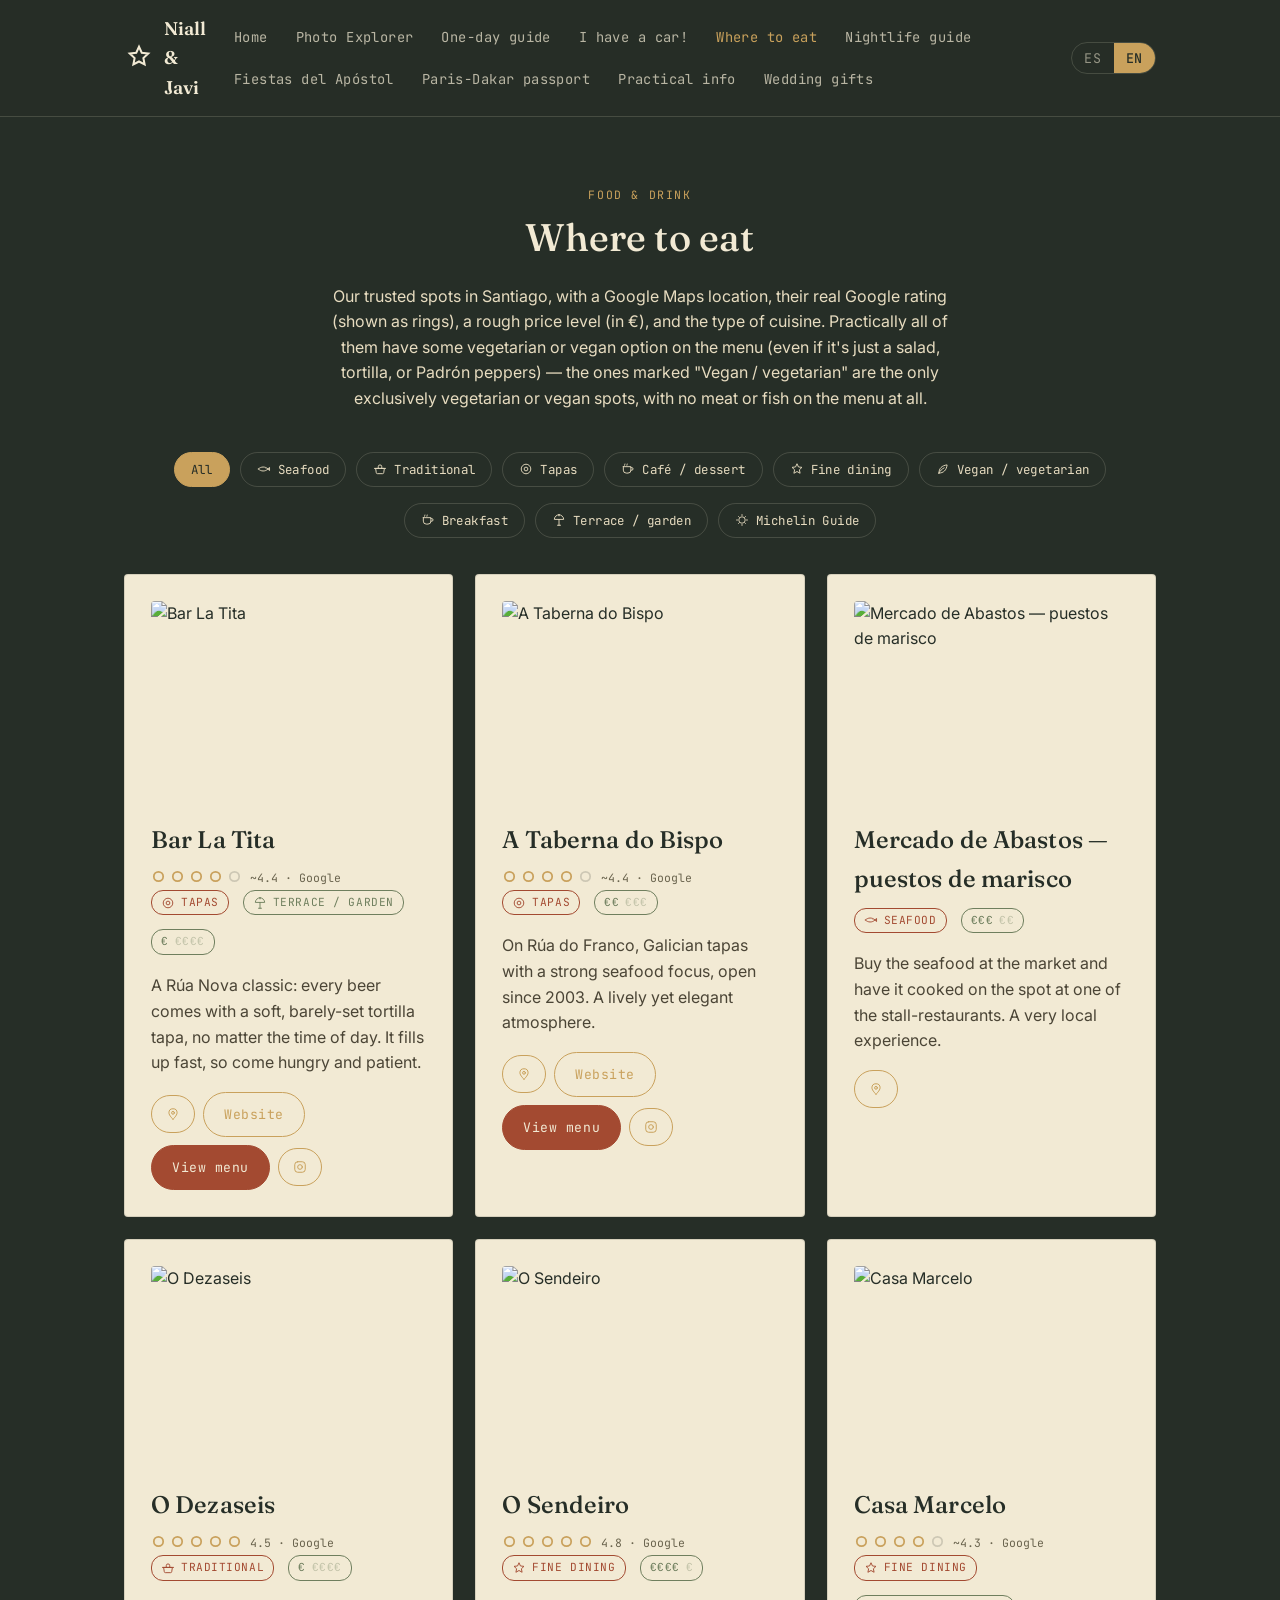
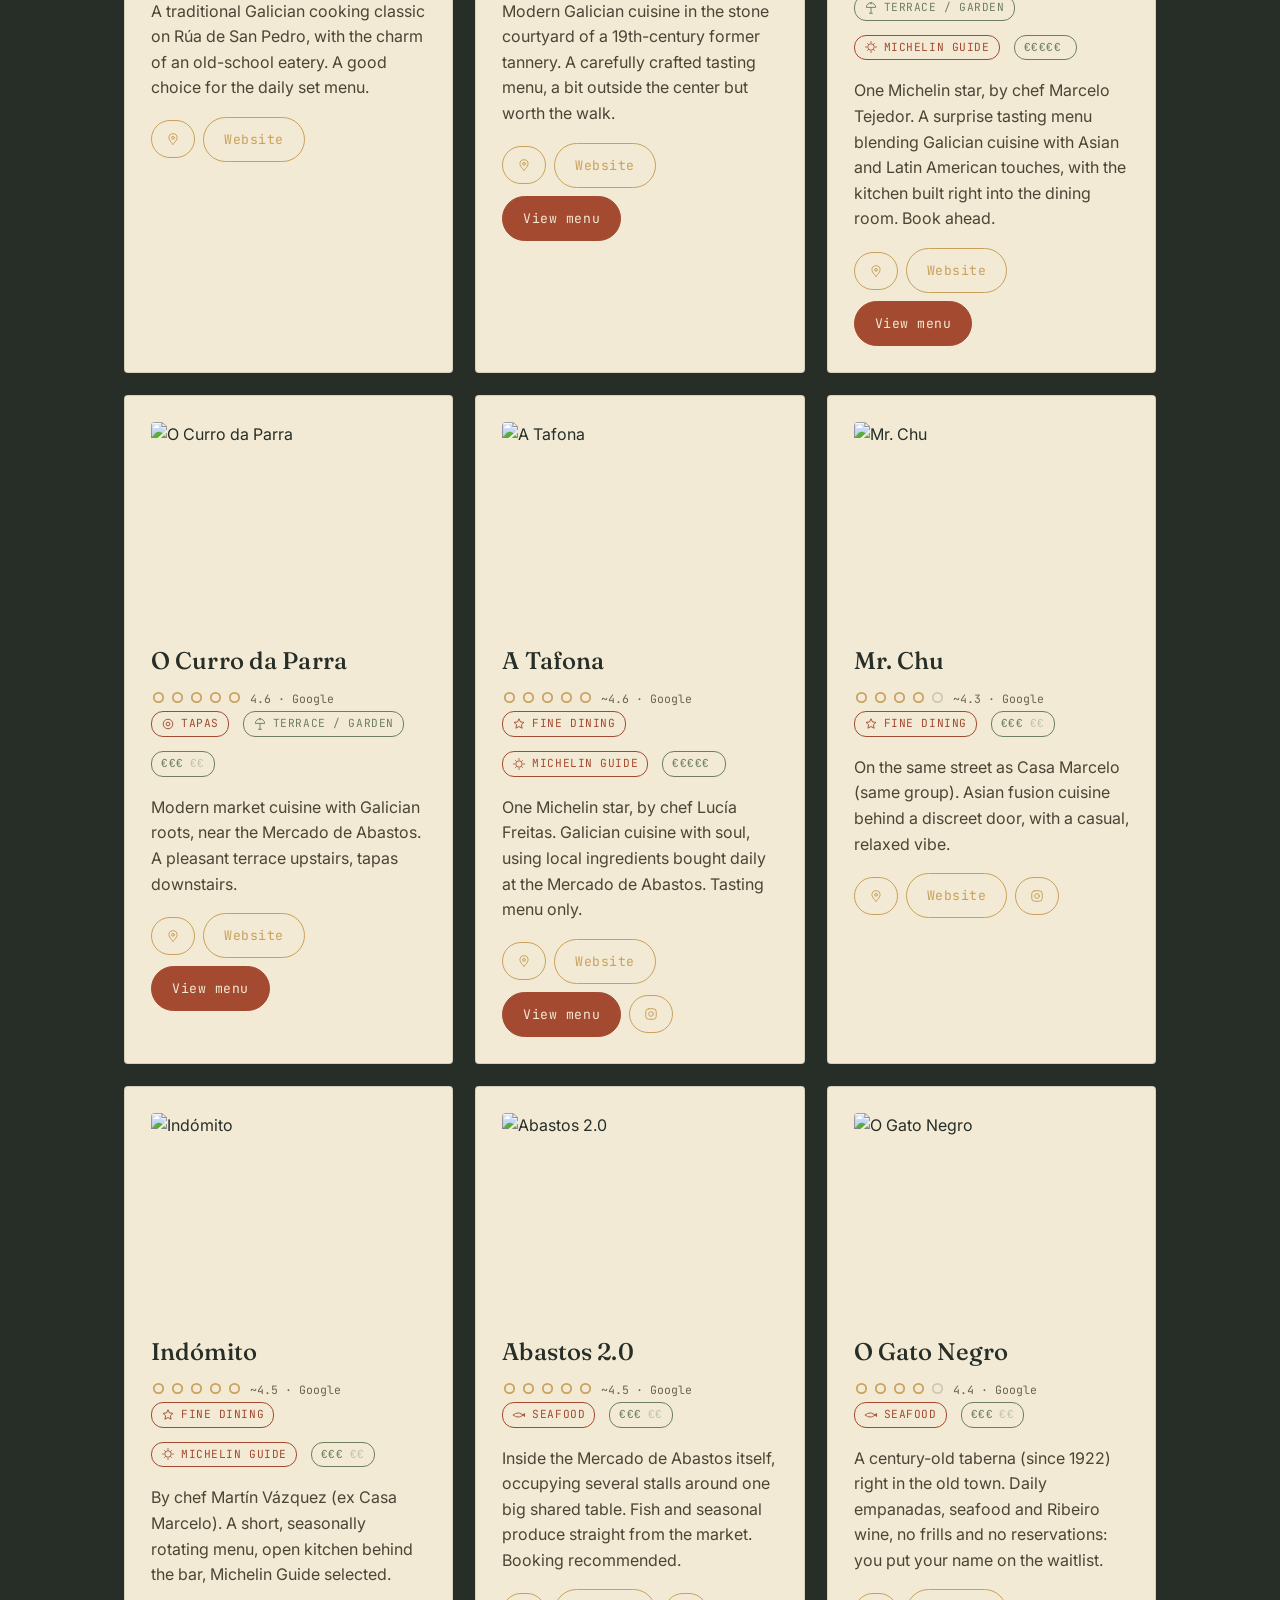
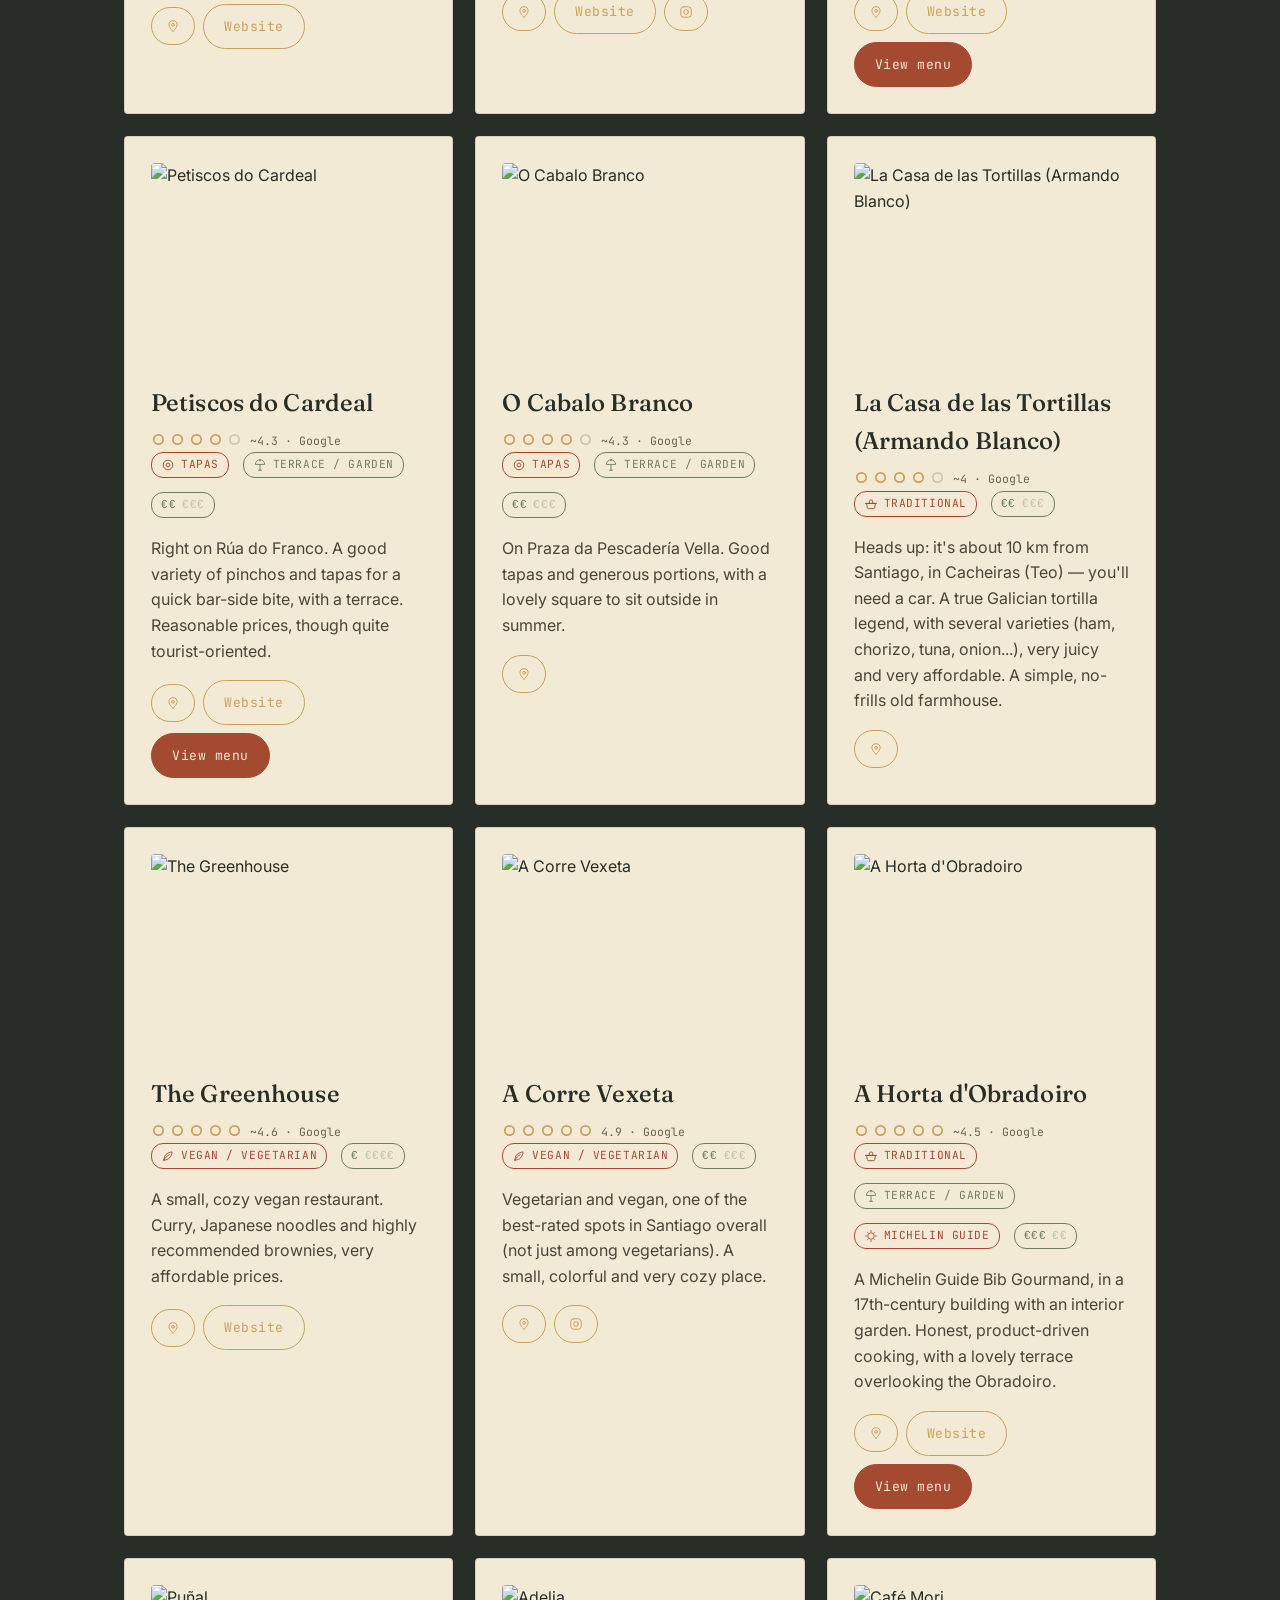
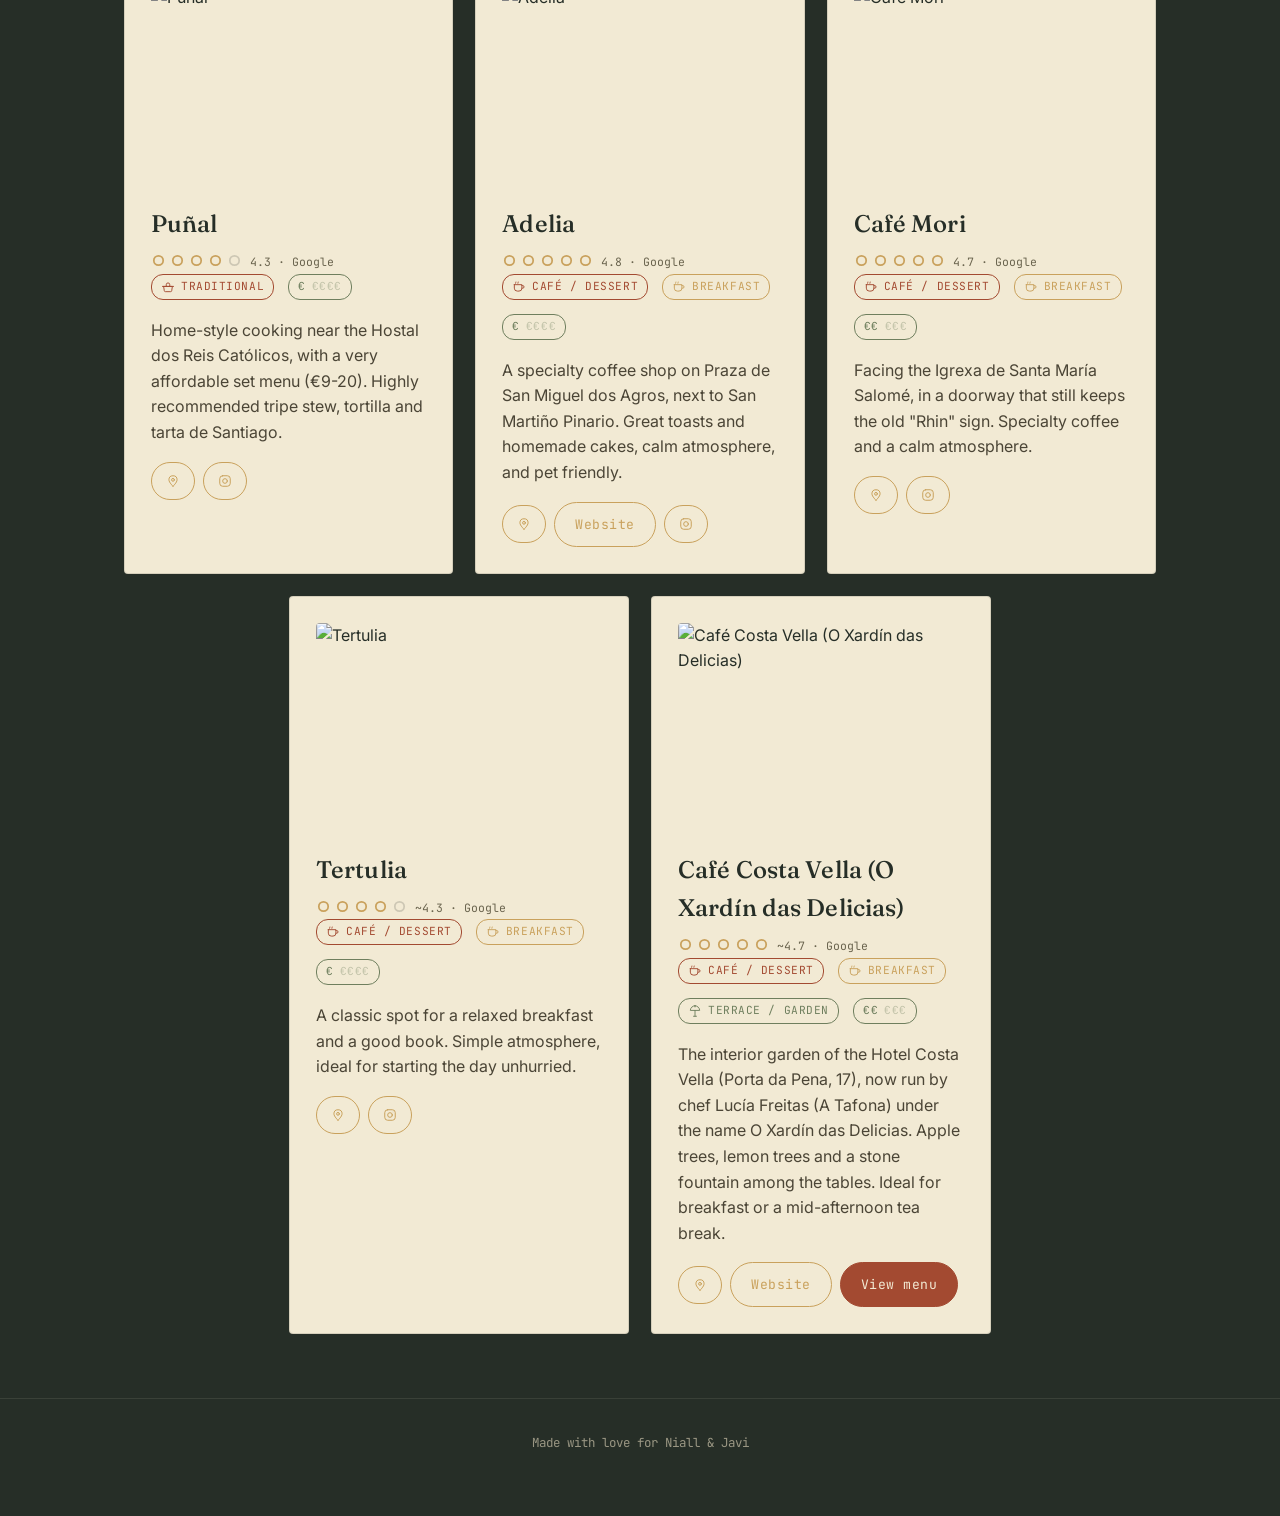
==== commit 4a594de9: "Add files via upload" ====
--- a/comer.html
+++ b/comer.html
@@ -3,21 +3,21 @@
 <head>
 <meta charset="UTF-8">
 <meta name="viewport" content="width=device-width, initial-scale=1.0">
-<title>Dónde comer — Guía de Santiago de Compostela</title>
+<title>Dónde comer — Niall & Javi</title>
 <link rel="icon" type="image/x-icon" href="images/favicon/favicon.ico">
 <link rel="icon" type="image/png" sizes="32x32" href="images/favicon/favicon-32.png">
 <link rel="icon" type="image/png" sizes="192x192" href="images/favicon/favicon-192.png">
 <link rel="apple-touch-icon" sizes="180x180" href="images/favicon/apple-touch-icon.png">
 
 <meta property="og:type" content="website">
-<meta property="og:title" content="Compostela — Guía no oficial de Santiago de Compostela">
-<meta property="og:description" content="Guías, un juego de pistas por la ciudad, dónde comer y salir, y mucho más para descubrir Santiago de Compostela.">
-<meta property="og:image" content="images/social-preview.png">
-
+<meta property="og:title" content="Niall & Javi — 1 de agosto de 2026, Santiago de Compostela">
+<meta property="og:description" content="Todo lo que necesitáis para la boda: guías, un juego de pistas por la ciudad, dónde salir y mucho más.">
+<meta property="og:image" content="https://nialljavi.com/images/social-preview.png">
+<meta property="og:url" content="https://nialljavi.com/">
 <meta name="twitter:card" content="summary_large_image">
-<meta name="twitter:image" content="images/social-preview.png">
+<meta name="twitter:image" content="https://nialljavi.com/images/social-preview.png">
 <!-- Analítica anónima y agregada (sin cookies, sin identificar a nadie). Panel: cloud.umami.is -->
-<script defer src="https://cloud.umami.is/script.js" data-website-id="01a8e9a5-37d9-45f7-b84c-47a6871a5ffc"></script>
+<script defer src="https://cloud.umami.is/script.js" data-website-id="30a90343-6aa2-4dab-8675-eb4fe15328b7"></script>
 <link rel="stylesheet" href="css/style.css">
 </head>
 <body>
@@ -26,9 +26,9 @@
   <div class="topnav-inner">
     <a href="index.html" class="brand">
       <span class="stamp-icon">
-        <img src="images/favicon/nav-cross.png" alt="" style="width:100%;height:100%;object-fit:contain;">
+        <svg viewBox="0 0 24 24" stroke="currentColor" stroke-width="1.6" fill="none"><path d="M12 3l2.2 4.8 5.2.6-3.9 3.6 1 5.2L12 14.8 7.5 17.2l1-5.2L4.6 8.4l5.2-.6L12 3z"/></svg>
       </span>
-      Compostela
+      Niall & Javi
     </a>
     <button class="nav-toggle" id="nav-toggle" aria-label="Menu" aria-expanded="false">
       <svg class="icon-menu" viewBox="0 0 24 24" stroke="currentColor" stroke-width="1.8" fill="none" stroke-linecap="round"><line x1="3" y1="6" x2="21" y2="6"/><line x1="3" y1="12" x2="21" y2="12"/><line x1="3" y1="18" x2="21" y2="18"/></svg>
@@ -44,6 +44,7 @@
       <a href="fiestas.html" data-i18n="nav_fiestas">Fiestas del Apóstol</a>
       <a href="paris-dakar.html" data-i18n="nav_parisdakar">Pasaporte París-Dakar</a>
       <a href="datos-interes.html" data-i18n="nav_datos">Datos de interés</a>
+      <a href="https://withjoy.com/niall-and-javier/registry" target="_blank" rel="noopener" data-i18n="nav_registry">Lista de boda</a>
     </div>
     <div class="lang-toggle">
       <button data-lang-btn="es">ES</button>
@@ -81,7 +82,7 @@
 </section>
 
 <footer class="site-footer">
-  <p data-i18n="footer_text">Guía no oficial de Santiago de Compostela</p>
+  <p data-i18n="footer_text">Hecho con cariño por Niall & Javi</p>
 </footer>
 
 <script src="js/i18n.js"></script>
--- a/css/style.css
+++ b/css/style.css
@@ -6,19 +6,19 @@
 @import url('https://fonts.googleapis.com/css2?family=Fraunces:ital,opsz,wght@0,9..144,400;0,9..144,500;0,9..144,600;1,9..144,500&family=Inter:wght@400;500;600&family=JetBrains+Mono:wght@400;500&display=swap');
 
 :root {
-  /* Color tokens — "Noite Atlántica" palette (distinct from the wedding site) */
-  --stone-dark: #16232e;      /* deep Atlantic navy — primary background */
-  --stone-mid: #223140;       /* lifted panels on dark */
-  --parchment: #eef1ee;       /* cool paper */
-  --parchment-dim: #dce3de;
-  --gold: #d99a4e;            /* warm copper — primary accent */
-  --gold-bright: #e6b06a;
-  --moss: #3f7d78;            /* teal — secondary accent */
-  --rust: #c1503a;            /* coral-red — CTA / highlight only */
-  --ink: #16232e;             /* dark text on light */
-  --cream-text: #eef1ee;      /* light text on dark */
-  --line: rgba(238, 241, 238, 0.16);
-  --line-dark: rgba(22, 35, 46, 0.14);
+  /* Color tokens */
+  --stone-dark: #262e27;      /* granite/moss — primary background */
+  --stone-mid: #37413a;       /* lifted panels on dark */
+  --parchment: #f2ead4;       /* passport page cream */
+  --parchment-dim: #e7dcc0;
+  --gold: #c9a15c;            /* scallop gold — primary accent */
+  --gold-bright: #dab876;
+  --moss: #6f7f5e;            /* secondary accent */
+  --rust: #a34a31;            /* wax-seal red — CTA / highlight only */
+  --ink: #262e27;             /* dark text on light */
+  --cream-text: #f2ead4;      /* light text on dark */
+  --line: rgba(242, 234, 212, 0.16);
+  --line-dark: rgba(38, 46, 39, 0.14);
 
   --font-display: 'Fraunces', serif;
   --font-body: 'Inter', sans-serif;
@@ -95,7 +95,7 @@
   position: sticky;
   top: 0;
   z-index: 50;
-  background: rgba(22, 35, 46, 0.92);
+  background: rgba(38, 46, 39, 0.92);
   backdrop-filter: blur(6px);
   border-bottom: 1px solid var(--line);
 }
@@ -143,7 +143,7 @@
   white-space: nowrap;
 }
 
-.nav-links a:hover { opacity: 1; background: rgba(238,241,238,0.06); }
+.nav-links a:hover { opacity: 1; background: rgba(242,234,212,0.06); }
 .nav-links a.active { opacity: 1; color: var(--gold); }
 
 .lang-toggle {
@@ -247,7 +247,7 @@
 .stamp svg { width: 34px; height: 34px; stroke: var(--stamp-color); fill: none; }
 
 .stamp.stamp-locked {
-  --stamp-color: rgba(238, 241, 238, 0.28);
+  --stamp-color: rgba(242, 234, 212, 0.28);
   filter: grayscale(1);
 }
 
@@ -285,7 +285,7 @@
 }
 
 .card h3 { color: var(--ink); }
-.card p { color: #3d4a52; }
+.card p { color: #4b4536; }
 
 .grid {
   display: flex;
@@ -330,7 +330,7 @@
   color: var(--parchment);
 }
 
-.btn-solid:hover { background: #9c4530; border-color: #9c4530; color: var(--parchment); }
+.btn-solid:hover { background: #8c3d28; border-color: #8c3d28; color: var(--parchment); }
 
 .btn:disabled { opacity: 0.4; cursor: not-allowed; }
 .btn:disabled:hover { background: transparent; color: var(--gold); }
@@ -452,7 +452,7 @@
   transition: background 0.2s;
 }
 
-.pd-stop:hover { background: rgba(238,241,238,0.05); }
+.pd-stop:hover { background: rgba(242,234,212,0.05); }
 
 .pd-stop .stamp { width: 60px; height: 60px; flex-shrink: 0; }
 .pd-stop .stamp svg { width: 24px; height: 24px; }
@@ -475,7 +475,7 @@
 
 .ring-icon {
   display: inline-flex;
-  color: rgba(22, 35, 46, 0.18);
+  color: rgba(38, 46, 39, 0.18);
 }
 
 .ring-icon svg { width: 15px; height: 15px; }
@@ -544,7 +544,7 @@
   bottom: 20px;
   transform: translateX(-50%);
   z-index: 90;
-  background: rgba(22, 35, 46, 0.94);
+  background: rgba(38, 46, 39, 0.94);
   border: 1px solid var(--gold);
   border-radius: 30px;
   padding: 10px 20px 10px 14px;
@@ -625,7 +625,7 @@
 .modal-overlay {
   position: fixed;
   inset: 0;
-  background: rgba(14, 20, 26, 0.82);
+  background: rgba(20, 24, 20, 0.82);
   display: none;
   align-items: flex-start;
   justify-content: center;
@@ -736,7 +736,7 @@
   }
 
   .nav-links a:last-child { border-bottom: none; }
-  .nav-links a:hover { background: rgba(238,241,238,0.05); }
+  .nav-links a:hover { background: rgba(242,234,212,0.05); }
   .nav-links a.active { opacity: 1; }
 
   .hero { padding: 56px 18px 44px; }
